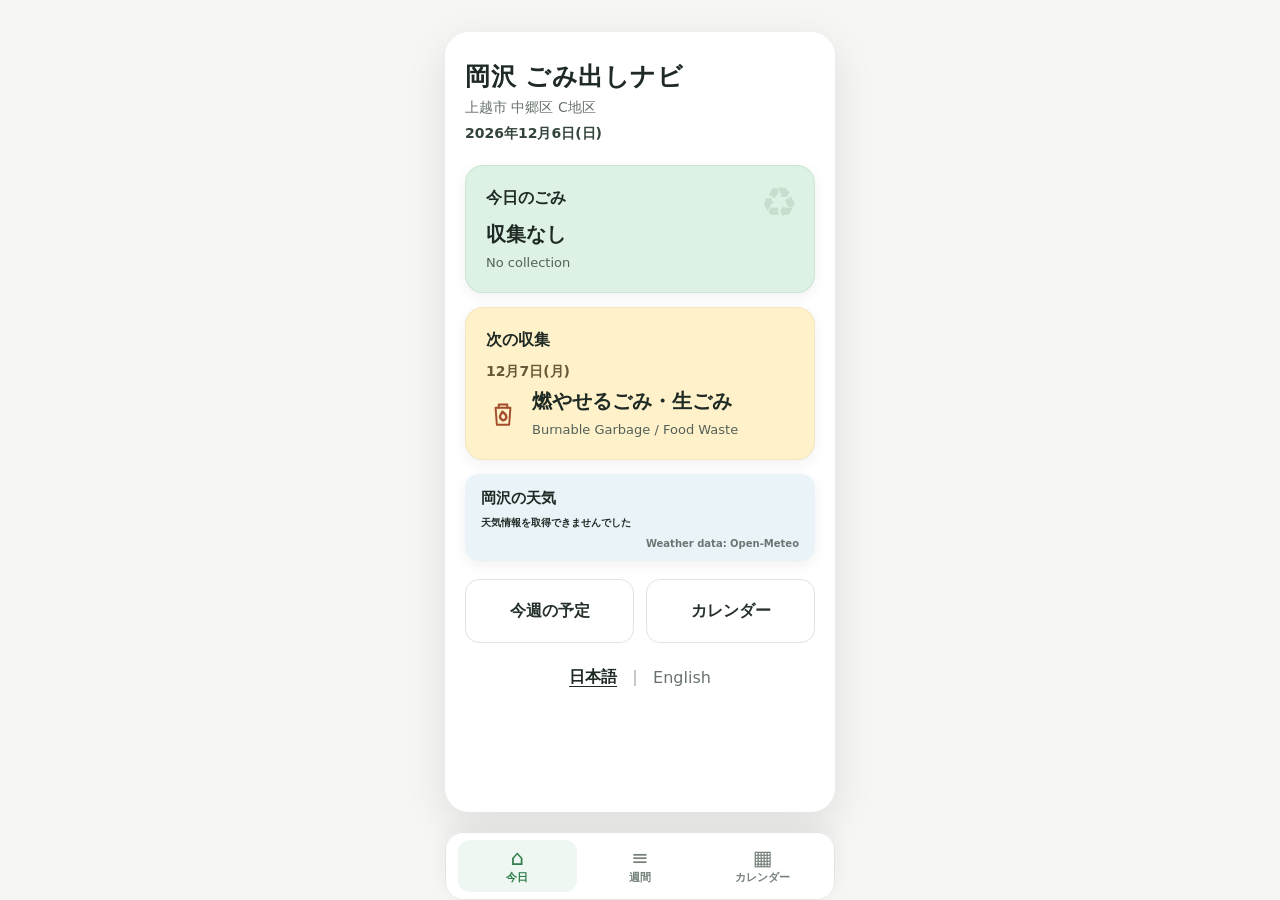
==== index.html @ 72d54c3e "Add PWA icon metadata and calendar period notice" ====
<!doctype html>
<html lang="ja">
<head>
  <meta charset="UTF-8">
  <meta name="viewport" content="width=device-width, initial-scale=1.0">
  <meta name="theme-color" content="#2f7d4a">
  <meta name="application-name" content="岡沢 ごみ出しナビ">
  <meta name="apple-mobile-web-app-capable" content="yes">
  <meta name="apple-mobile-web-app-status-bar-style" content="default">
  <meta name="apple-mobile-web-app-title" content="岡沢ごみナビ">
  <link rel="manifest" href="manifest.webmanifest">
  <link rel="icon" type="image/png" sizes="192x192" href="icon-192.png">
  <link rel="apple-touch-icon" href="icon-192.png">
  <title>岡沢 ごみ出しナビ</title>
  <link rel="stylesheet" href="style.css">
</head>
<body>
  <main id="app">
    <div id="home-view">
      <header>
        <h1>岡沢 ごみ出しナビ</h1>
        <p data-i18n="area">上越市 中郷区 C地区</p>
      </header>

      <section class="today-card" aria-labelledby="today-title">
        <h2 id="today-title" data-i18n="todayTitle">今日のごみ</h2>
        <p>収集情報を読み込みます</p>
      </section>

      <section class="next-card" aria-labelledby="next-title">
        <h2 id="next-title" data-i18n="nextTitle">次の収集</h2>
        <p>次回の収集情報を読み込みます</p>
      </section>

      <section class="weather-card" aria-live="polite">
        <div class="weather-heading">
          <h2 data-i18n="weatherTitle">岡沢の天気</h2>
        </div>
        <div id="weather-content">
          <p class="weather-loading">天気情報を読み込みます</p>
        </div>
        <p class="weather-source">Weather data: Open-Meteo</p>
      </section>

      <nav class="home-actions" aria-label="メインメニュー">
        <button type="button" data-view="week" data-i18n="weekButton">今週の予定</button>
        <button type="button" data-view="calendar" data-i18n="calendarButton">カレンダー</button>
      </nav>
      <div class="language-switch" aria-label="Language">
        <button type="button" data-lang="ja" class="active">日本語</button>
        <span aria-hidden="true">｜</span>
        <button type="button" data-lang="en">English</button>
      </div>
    </div>

    <div id="week-view" class="view" hidden>
      <header class="sub-header">
        <button type="button" class="back-button" data-view="home" aria-label="ホームに戻る">←</button>
        <div>
          <h1 data-i18n="weekTitle">今週の予定</h1>
          <p id="week-range"></p>
        </div>
      </header>
      <div id="week-list" class="week-list"></div>
      <p class="source-note" data-i18n="sourceNote">実際の収集日は年度カレンダーを優先</p>
    </div>

    <div id="calendar-view" class="view" hidden>
      <header class="sub-header">
        <button type="button" class="back-button" data-view="home" aria-label="ホームに戻る">←</button>
        <div>
          <h1 data-i18n="calendarTitle">カレンダー</h1>
          <div class="month-nav"><button type="button" id="prev-month" aria-label="前月">‹</button><p id="calendar-month"></p><button type="button" id="next-month" aria-label="翌月">›</button></div>
        </div>
      </header>
      <div class="calendar-weekdays" aria-hidden="true"></div>
      <div id="calendar-period-note" class="period-note" hidden></div>
      <div id="calendar-grid" class="calendar-grid"></div>
      <div id="calendar-legend" class="legend" aria-label="ごみ種別の色分け"></div>
      <p class="source-note" data-i18n="sourceNote">実際の収集日は年度カレンダーを優先</p>
    </div>
  </main>
  <nav class="bottom-nav" aria-label="画面切替">
    <button type="button" data-tab="home" class="active"><span class="nav-icon">⌂</span><span data-i18n="homeTab">今日</span></button>
    <button type="button" data-tab="week"><span class="nav-icon">≡</span><span data-i18n="weekTab">週間</span></button>
    <button type="button" data-tab="calendar"><span class="nav-icon">▦</span><span data-i18n="calendarTab">カレンダー</span></button>
  </nav>
  <script src="schedule-2026.js"></script>
  <script src="app.js"></script>
  <script>
    if ("serviceWorker" in navigator) {
      window.addEventListener("load", () => {
        navigator.serviceWorker.register("./service-worker.js").catch((error) => {
          console.warn("Service Worker registration failed:", error);
        });
      });
    }
  </script>
</body>
</html>
---- style.css ----
:root {
  font-family: system-ui, -apple-system, BlinkMacSystemFont, "Segoe UI", sans-serif;
  color: #1f2a24;
  background: #f6f7f5;
}
* { box-sizing: border-box; }
body { margin: 0; background: #f6f7f5; }
button { font: inherit; }
[hidden] { display: none !important; }
#app {
  width: min(100%, 390px);
  min-height: 100dvh;
  margin: 0 auto;
  padding: 28px 20px 32px;
  background: #fff;
}
header { margin-bottom: 22px; }
h1 { margin: 0 0 6px; font-size: 25px; letter-spacing: .02em; }
header p { margin: 0; color: #68736c; font-size: 14px; }
section {
  padding: 22px 20px;
  border-radius: 18px;
  box-shadow: 0 4px 14px rgb(0 0 0 / 6%);
}
.today-card { background: #ddf2e4; }
.next-card { margin-top: 14px; background: #fff1c9; }
section h2 { margin: 0 0 12px; font-size: 16px; }
section p { margin: 0; font-size: 20px; font-weight: 700; }
section small { display: block; margin-top: 7px; font-size: 13px; font-weight: 500; color: #536159; }
.today-date { margin-top: 8px; font-weight: 700; color: #33443a; }
.next-date { display: block; margin-bottom: 7px; font-size: 14px; font-weight: 700; color: #665b38; }
nav {
  display: grid;
  grid-template-columns: 1fr 1fr;
  gap: 12px;
  margin-top: 18px;
}
nav button {
  min-height: 64px;
  border: 1px solid #dfe4df;
  border-radius: 14px;
  background: #fff;
  color: #25312a;
  font-weight: 700;
  cursor: pointer;
}
nav button:active, .back-button:active { transform: translateY(1px); }
.sub-header {
  display: flex;
  align-items: flex-start;
  gap: 12px;
}
.back-button {
  width: 42px;
  height: 42px;
  flex: 0 0 42px;
  border: 1px solid #dfe4df;
  border-radius: 12px;
  background: #fff;
  cursor: pointer;
  font-size: 22px;
}
.week-list {
  overflow: hidden;
  border: 1px solid #e3e7e3;
  border-radius: 16px;
}
.week-row {
  display: grid;
  grid-template-columns: 66px 1fr;
  gap: 14px;
  align-items: center;
  min-height: 78px;
  padding: 12px 14px;
  border-bottom: 1px solid #e8ebe8;
}
.week-row:last-child { border-bottom: 0; }
.week-date { display: grid; gap: 3px; }
.week-date strong { font-size: 16px; }
.week-date span { color: #6b756e; font-size: 13px; }
.week-collection strong { display: block; font-size: 15px; }
.week-collection small { display: block; margin-top: 4px; color: #68736c; font-size: 11px; }
.source-note { margin: 14px 2px 0; color: #7a837d; font-size: 11px; }
@media (min-width: 700px) {
  body { padding: 32px 0; }
  #app { min-height: 780px; border-radius: 24px; box-shadow: 0 12px 40px rgb(0 0 0 / 10%); }
}

.calendar-weekdays,
.calendar-grid {
  display: grid;
  grid-template-columns: repeat(7, 1fr);
}
.calendar-weekdays {
  margin-bottom: 6px;
  color: #68736c;
  font-size: 11px;
  text-align: center;
}
.calendar-grid {
  overflow: hidden;
  border: 1px solid #e3e7e3;
  border-radius: 14px;
}
.calendar-day {
  position: relative;
  min-height: 58px;
  padding: 7px 4px 5px;
  border-right: 1px solid #e8ebe8;
  border-bottom: 1px solid #e8ebe8;
  background: #fff;
  text-align: center;
}
.calendar-day:nth-child(7n) { border-right: 0; }
.calendar-day.blank { background: #fafbfa; }
.calendar-day.burnable { background: #ddf2e4; }
.calendar-day.packaging { background: #fff1c9; }
.calendar-day.cans { background: #ddebf7; }
.calendar-day.paper { background: #f2e5d5; }
.calendar-day.nonburnable { background: #e7e7f5; }
.calendar-day.today { box-shadow: inset 0 0 0 2px #2f7d4a; }
.day-number { display: block; font-size: 13px; font-weight: 700; }
.calendar-day small { display: block; margin-top: 7px; font-size: 9px; font-weight: 700; }
.legend {
  display: flex;
  flex-wrap: wrap;
  gap: 7px;
  margin-top: 14px;
}
.legend-item {
  padding: 5px 8px;
  border-radius: 7px;
  font-size: 10px;
  font-weight: 700;
}
.legend-item.burnable { background: #ddf2e4; }
.legend-item.packaging { background: #fff1c9; }
.legend-item.cans { background: #ddebf7; }
.legend-item.paper { background: #f2e5d5; }
.legend-item.nonburnable { background: #e7e7f5; }

/* Full-name vertical legend */
.legend {
  display: grid;
  gap: 8px;
}
.legend-item {
  display: flex;
  align-items: center;
  gap: 9px;
  width: 100%;
  padding: 7px 9px;
  background: transparent !important;
  font-size: 11px;
}
.legend-swatch {
  width: 28px;
  height: 20px;
  flex: 0 0 28px;
  border-radius: 6px;
}
.legend-item.burnable .legend-swatch { background: #ddf2e4; }
.legend-item.packaging .legend-swatch { background: #fff1c9; }
.legend-item.cans .legend-swatch { background: #ddebf7; }
.legend-item.paper .legend-swatch { background: #f2e5d5; }
.legend-item.nonburnable .legend-swatch { background: #e7e7f5; }

.language-switch {
  display: flex;
  justify-content: center;
  align-items: center;
  gap: 7px;
  margin-top: 18px;
  color: #8a938d;
}
.language-switch button {
  border: 0;
  padding: 6px 3px;
  background: transparent;
  color: #68736c;
  cursor: pointer;
}
.language-switch button.active {
  color: #1f2a24;
  font-weight: 800;
  text-decoration: underline;
  text-underline-offset: 4px;
}

.special-note {
  display: block;
  margin-top: 12px;
  padding-top: 10px;
  border-top: 1px solid rgb(47 125 74 / 18%);
  font-size: 13px;
  font-weight: 600;
}
.special-note b {
  display: inline-block;
  margin-right: 7px;
}
.week-special {
  grid-column: 1 / -1;
  margin-top: -5px;
  padding: 7px 9px;
  border-radius: 8px;
  background: #fbe5e1;
  font-size: 11px;
}
.special-badge {
  position: absolute;
  top: 4px;
  right: 3px;
  display: grid;
  place-items: center;
  width: 16px;
  height: 16px;
  border-radius: 50%;
  background: #fbe5e1;
  font-size: 8px;
  font-weight: 800;
}
.legend-special-mark {
  display: grid;
  place-items: center;
  width: 28px;
  height: 20px;
  flex: 0 0 28px;
  border-radius: 10px;
  background: #fbe5e1;
  font-size: 9px;
  font-weight: 800;
}

.weather-card {
  margin: 14px 0;
  padding: 15px 16px 12px;
  border-radius: 14px;
  background: #eaf3f8;
}
.weather-heading {
  display: flex;
  align-items: center;
  justify-content: space-between;
  margin-bottom: 8px;
}
.weather-heading h2 {
  margin: 0;
  font-size: 15px;
}
.weather-day {
  display: flex;
  align-items: center;
  justify-content: space-between;
  gap: 12px;
  padding: 8px 0;
}
.weather-day + .weather-day {
  border-top: 1px solid rgb(32 66 86 / 12%);
}
.weather-day b,
.weather-condition,
.weather-values small {
  display: block;
}
.weather-condition {
  margin-top: 2px;
  font-size: 12px;
}
.weather-values {
  min-width: 92px;
  text-align: right;
}
.weather-values strong {
  display: block;
  font-size: 15px;
}
.weather-values small,
.weather-loading,
.weather-source {
  font-size: 10px;
}
.weather-loading {
  margin: 8px 0;
}
.weather-source {
  margin: 5px 0 0;
  opacity: .62;
  text-align: right;
}

/* v0.2 visual polish */
body { padding-bottom: 74px; }
#app { padding-bottom: 96px; }
.home-actions { margin-bottom: 4px; }
.today-card { position: relative; overflow: hidden; border: 1px solid rgb(47 125 74 / 10%); }
.today-card::after { content: "♻"; position: absolute; right: 16px; top: 12px; font-size: 42px; opacity: .10; }
.next-card { border: 1px solid rgb(102 91 56 / 8%); }
.month-nav { display: flex; align-items: center; gap: 10px; margin-top: 4px; }
.month-nav p { min-width: 110px; text-align: center; }
.month-nav button { width: 34px; height: 30px; border: 1px solid #dfe4df; border-radius: 9px; background: #fff; font-size: 22px; line-height: 1; cursor: pointer; }
.bottom-nav { position: fixed; z-index: 20; left: 50%; bottom: 0; transform: translateX(-50%); width: min(100%, 390px); height: 68px; margin: 0; padding: 7px 12px max(7px, env(safe-area-inset-bottom)); display: grid; grid-template-columns: repeat(3, 1fr); gap: 4px; border-top: 1px solid #e3e7e3; background: rgb(255 255 255 / 96%); box-shadow: 0 -6px 20px rgb(0 0 0 / 5%); backdrop-filter: blur(10px); }
.bottom-nav button { min-height: 50px; border: 0; border-radius: 12px; background: transparent; color: #748078; display: grid; place-items: center; align-content: center; gap: 1px; font-size: 11px; font-weight: 700; cursor: pointer; }
.bottom-nav button.active { background: #eef7f1; color: #2f7d4a; }
.nav-icon { font-size: 21px; line-height: 22px; font-weight: 500; }
@media (min-width: 700px) { .bottom-nav { bottom: 24px; border: 1px solid #e3e7e3; border-radius: 18px; } }


/* Mobile PWA: keep primary navigation attached above the OS safe area. */
nav.bottom-nav {
  position: fixed !important;
  z-index: 1000;
  left: 50%;
  right: auto;
  bottom: 0;
  transform: translateX(-50%);
  width: min(100vw, 390px);
  height: auto;
  min-height: 68px;
  margin: 0;
  padding: 7px 12px calc(7px + env(safe-area-inset-bottom, 0px));
  display: grid;
  grid-template-columns: repeat(3, minmax(0, 1fr));
  gap: 4px;
  border-top: 1px solid #e3e7e3;
  background: rgb(255 255 255 / 97%);
  box-shadow: 0 -6px 20px rgb(0 0 0 / 6%);
}
nav.bottom-nav button {
  width: auto;
  min-width: 0;
  min-height: 50px;
  padding: 4px 2px;
  border: 0;
  border-radius: 12px;
  display: grid;
  place-items: center;
  align-content: center;
  gap: 1px;
}
@media (max-width: 699px) {
  body { padding-bottom: calc(76px + env(safe-area-inset-bottom, 0px)); }
  #app { padding-bottom: calc(104px + env(safe-area-inset-bottom, 0px)); }
}

/* v0.2 collection icon system */
.collection-line { display: flex; align-items: center; gap: 12px; }
.collection-copy { min-width: 0; }
.collection-copy small { display: block; }
.collection-icon { flex: 0 0 auto; display: inline-grid; place-items: center; color: #34423a; }
.collection-icon svg { width: 100%; height: 100%; fill: none; stroke: currentColor; stroke-width: 1.8; stroke-linecap: round; stroke-linejoin: round; }
.collection-icon svg .accent { stroke-width: 2.2; }
.collection-icon-lg { width: 48px; height: 48px; }
.collection-icon-md { width: 34px; height: 34px; }
.collection-icon-sm { width: 25px; height: 25px; }
.collection-icon-xs { width: 19px; height: 19px; margin: 2px auto 0; }
.collection-icon.burnable { color: #a34d2a; }
.collection-icon.packaging { color: #34745c; }
.collection-icon.cans { color: #376b91; }
.collection-icon.paper { color: #5f6670; }
.collection-icon.nonburnable { color: #6a6085; }
.collection-icon.special { color: #a45d62; }
.today-card p, .next-card p { width: 100%; }
.week-collection-main { display: flex; align-items: center; gap: 8px; }
.collection-icon-placeholder { width: 25px; flex: 0 0 25px; }
.week-row.burnable { background: #fffaf0; }
.week-row.packaging { background: #f3faf5; }
.week-row.cans { background: #f3f8fc; }
.week-row.paper { background: #faf7f2; }
.week-row.nonburnable { background: #f7f5fb; }
.legend-item { gap: 7px; }
.legend-item .collection-icon { flex: 0 0 25px; }
.calendar-day .collection-icon-xs { pointer-events: none; }
@media (max-width: 360px) {
  .collection-icon-lg { width: 42px; height: 42px; }
  .collection-line { gap: 9px; }
}

/* Calendar: pair each icon with its short category label. */
.calendar-short {
  display: block;
  margin: 1px auto 0;
  padding: 0 1px;
  font-size: 8px;
  line-height: 1.05;
  font-weight: 700;
  color: #4d5952;
  white-space: nowrap;
  text-align: center;
  letter-spacing: -0.04em;
}
.calendar-day .collection-icon-xs { margin-top: 1px; }
@media (max-width: 360px) {
  .calendar-short { font-size: 7px; }
  .calendar-day .collection-icon-xs { width: 17px; height: 17px; }
}

/* Calendar: show regular + special collection together on shared dates. */
.calendar-icon-pair {
  display: flex;
  justify-content: center;
  align-items: center;
  gap: 1px;
  margin: 1px auto 0;
}
.calendar-icon-pair .collection-icon-xs {
  width: 14px;
  height: 14px;
  margin: 0;
}
.calendar-icon-pair.single .collection-icon-xs {
  width: 19px;
  height: 19px;
}
.calendar-day:has(.calendar-icon-pair) .calendar-short {
  font-size: 7px;
  letter-spacing: -0.07em;
}
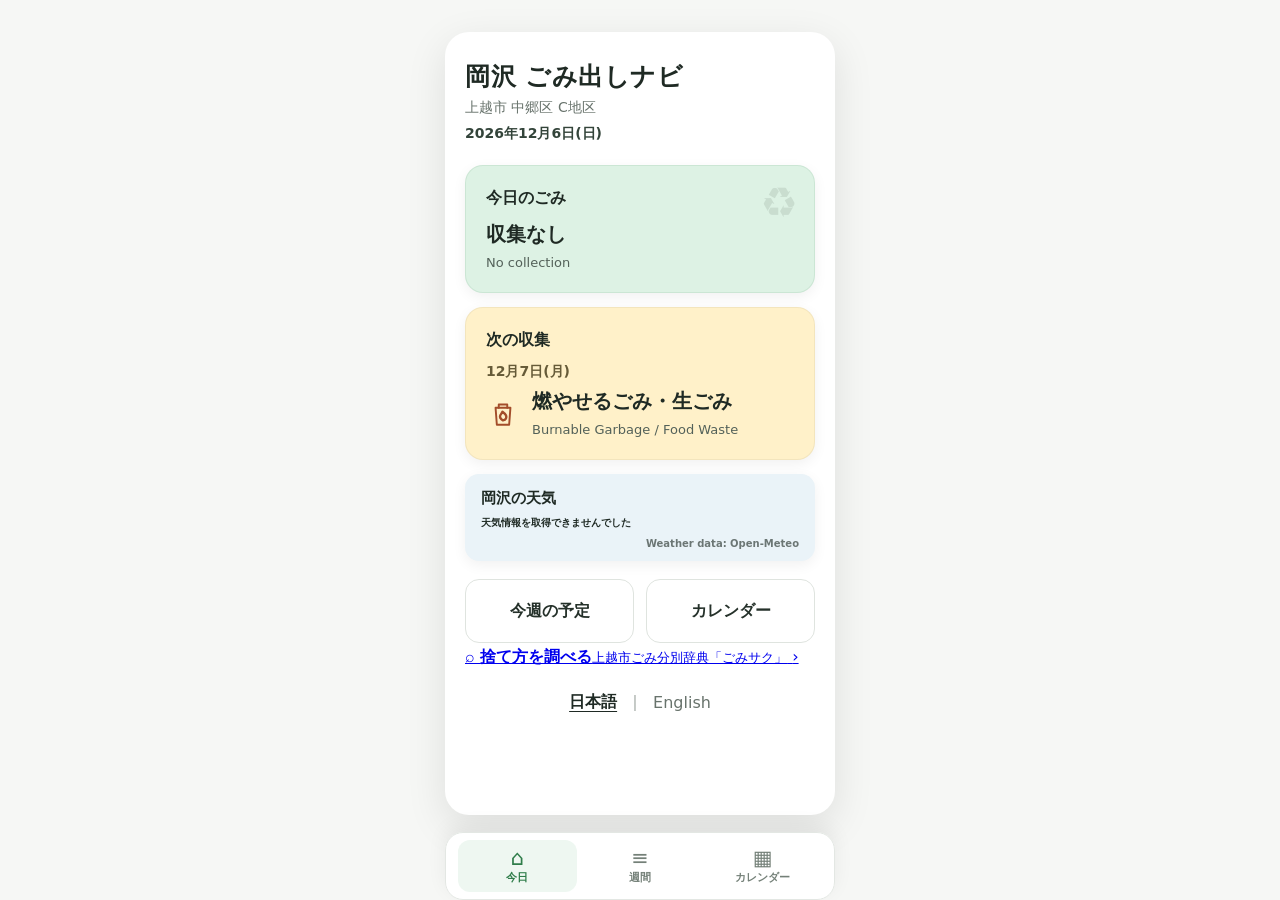
==== commit 40f33220: "Add Joetsu Gomisaku sorting shortcut" ====
--- a/index.html
+++ b/index.html
@@ -46,6 +46,11 @@
         <button type="button" data-view="week" data-i18n="weekButton">今週の予定</button>
         <button type="button" data-view="calendar" data-i18n="calendarButton">カレンダー</button>
       </nav>
+      <a class="gomisaku-link" href="https://www.gomisaku.jp/0152/" target="_blank" rel="noopener noreferrer" aria-label="上越市ごみ分別辞典 ごみサクを開く">
+        <span class="gomisaku-icon" aria-hidden="true">⌕</span>
+        <span><strong>捨て方を調べる</strong><small>上越市ごみ分別辞典「ごみサク」</small></span>
+        <span class="gomisaku-arrow" aria-hidden="true">›</span>
+      </a>
       <div class="language-switch" aria-label="Language">
         <button type="button" data-lang="ja" class="active">日本語</button>
         <span aria-hidden="true">｜</span>
--- a/style.css
+++ b/style.css
@@ -416,3 +416,16 @@
   font-size: 7px;
   letter-spacing: -0.07em;
 }
+
+/* Fiscal-year data boundary notice. */
+.period-note {
+  margin: 0 0 10px;
+  padding: 10px 12px;
+  border: 1px solid #ead9a6;
+  border-radius: 10px;
+  background: #fff8df;
+  color: #665b38;
+  font-size: 11px;
+  font-weight: 700;
+  line-height: 1.45;
+}
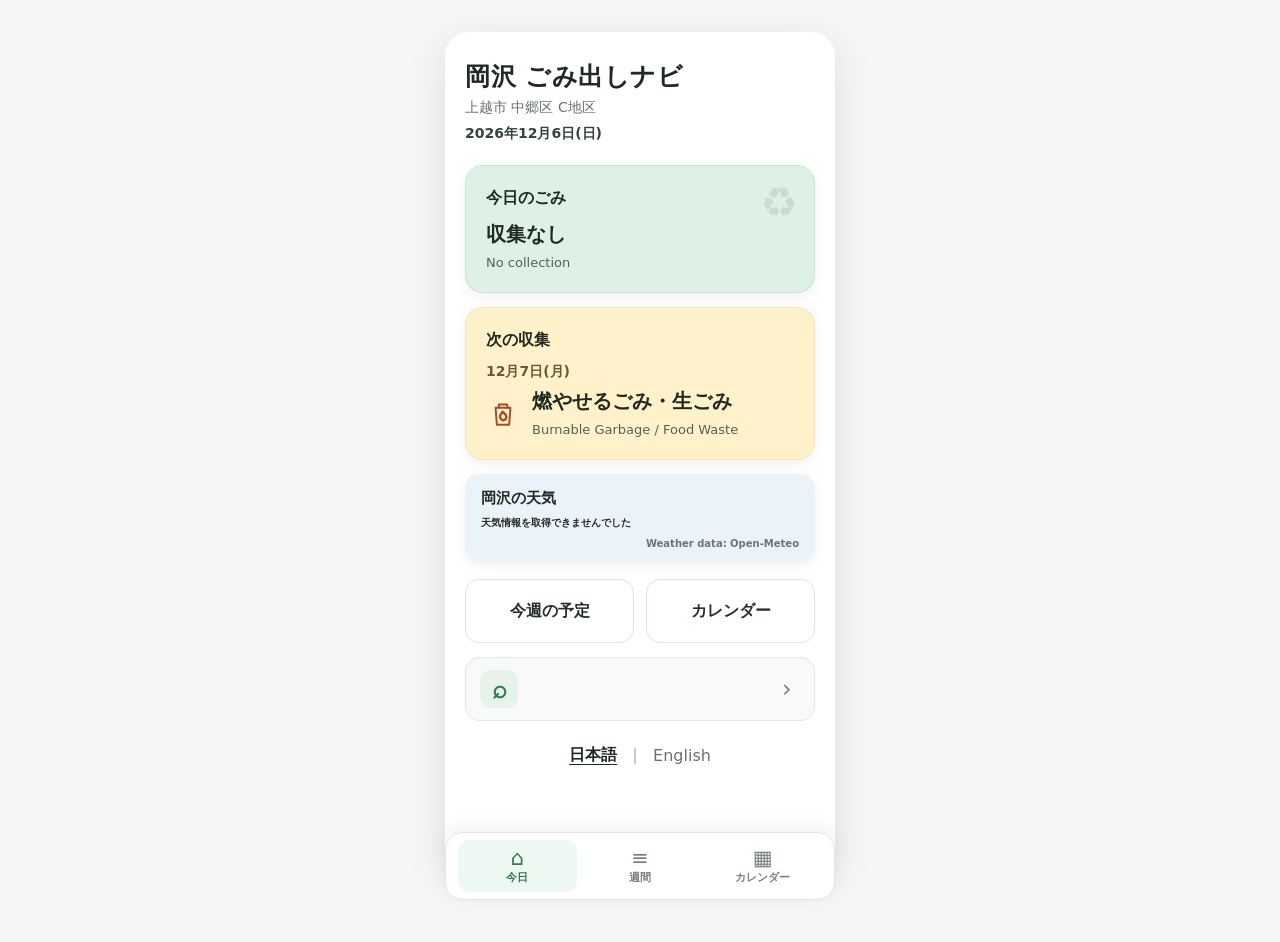
==== commit 42576ac6: "Localize Gomisaku shortcut" ====
--- a/index.html
+++ b/index.html
@@ -46,9 +46,9 @@
         <button type="button" data-view="week" data-i18n="weekButton">今週の予定</button>
         <button type="button" data-view="calendar" data-i18n="calendarButton">カレンダー</button>
       </nav>
-      <a class="gomisaku-link" href="https://www.gomisaku.jp/0152/" target="_blank" rel="noopener noreferrer" aria-label="上越市ごみ分別辞典 ごみサクを開く">
+      <a class="gomisaku-link" href="https://www.gomisaku.jp/0152/" target="_blank" rel="noopener noreferrer" data-i18n-aria="gomisakuAria" aria-label="上越市ごみ分別辞典 ごみサクを開く">
         <span class="gomisaku-icon" aria-hidden="true">⌕</span>
-        <span><strong>捨て方を調べる</strong><small>上越市ごみ分別辞典「ごみサク」</small></span>
+        <span><strong data-i18n="gomisakuTitle">捨て方を調べる</strong><small data-i18n="gomisakuSubtitle">上越市ごみ分別辞典「ごみサク」</small></span>
         <span class="gomisaku-arrow" aria-hidden="true">›</span>
       </a>
       <div class="language-switch" aria-label="Language">
--- a/style.css
+++ b/style.css
@@ -429,3 +429,44 @@
   font-weight: 700;
   line-height: 1.45;
 }
+
+/* Official Joetsu sorting dictionary shortcut. */
+.gomisaku-link {
+  display: grid;
+  grid-template-columns: 38px 1fr 18px;
+  gap: 10px;
+  align-items: center;
+  margin-top: 14px;
+  padding: 12px 14px;
+  border: 1px solid #dfe7e1;
+  border-radius: 14px;
+  background: #f7faf8;
+  color: #25312a;
+  text-decoration: none;
+}
+.gomisaku-link:active { transform: translateY(1px); }
+.gomisaku-icon {
+  display: grid;
+  place-items: center;
+  width: 38px;
+  height: 38px;
+  border-radius: 11px;
+  background: #e7f3ea;
+  color: #2f7d4a;
+  font-size: 25px;
+  font-weight: 700;
+}
+.gomisaku-link strong,
+.gomisaku-link small { display: block; }
+.gomisaku-link strong { font-size: 14px; }
+.gomisaku-link small {
+  margin-top: 2px;
+  color: #68736c;
+  font-size: 10px;
+  font-weight: 500;
+}
+.gomisaku-arrow {
+  color: #78837c;
+  font-size: 24px;
+  line-height: 1;
+}
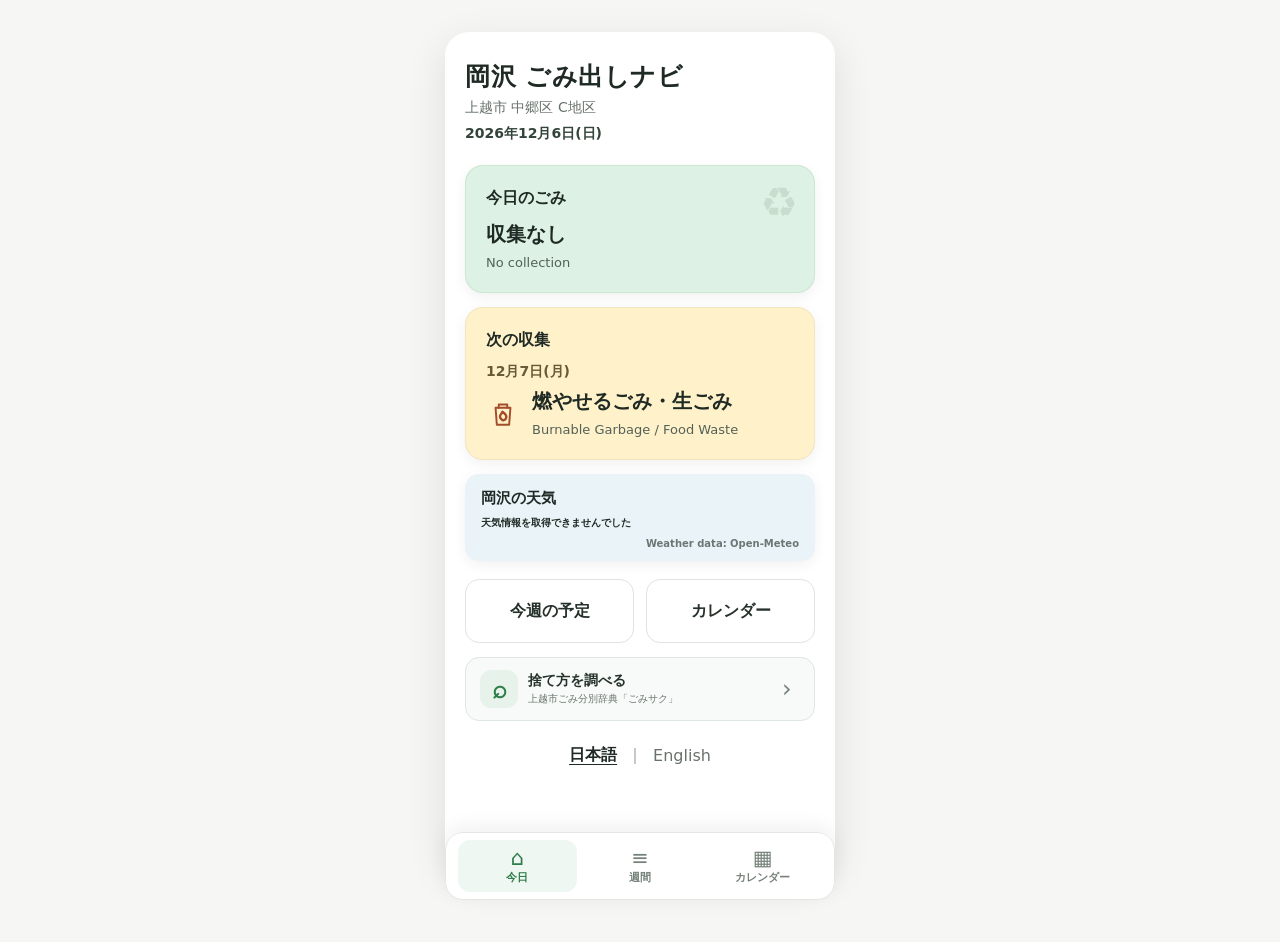
==== commit 233dbc3f: "Initialize OneSignal Web SDK with isolated worker scope" ====
--- a/index.html
+++ b/index.html
@@ -13,6 +13,17 @@
   <link rel="apple-touch-icon" href="icon-192.png">
   <title>岡沢 ごみ出しナビ</title>
   <link rel="stylesheet" href="style.css">
+  <script src="https://cdn.onesignal.com/sdks/web/v16/OneSignalSDK.page.js" defer></script>
+  <script>
+    window.OneSignalDeferred = window.OneSignalDeferred || [];
+    OneSignalDeferred.push(async function(OneSignal) {
+      await OneSignal.init({
+        appId: "915d09a7-25bd-49f4-9121-823c9f9a9432",
+        serviceWorkerPath: "okazawa-gomi-navi/push/onesignal/OneSignalSDKWorker.js",
+        serviceWorkerParam: { scope: "/okazawa-gomi-navi/push/onesignal/" }
+      });
+    });
+  </script>
 </head>
 <body>
   <main id="app">
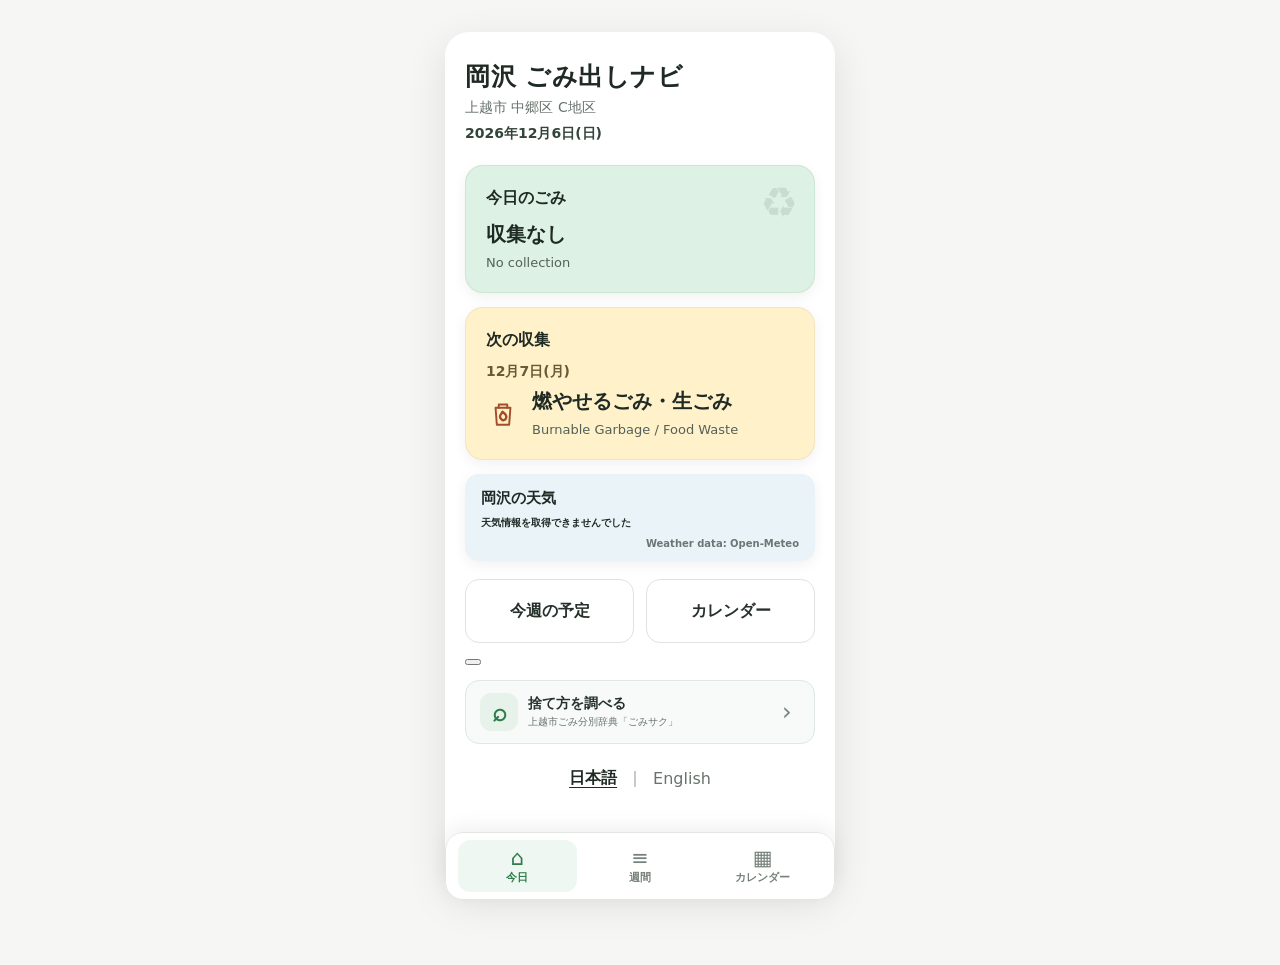
==== commit 7a528eea: "Add opt-in special collection notification control" ====
--- a/index.html
+++ b/index.html
@@ -57,6 +57,13 @@
         <button type="button" data-view="week" data-i18n="weekButton">今週の予定</button>
         <button type="button" data-view="calendar" data-i18n="calendarButton">カレンダー</button>
       </nav>
+      <div class="push-card">
+        <div class="push-copy">
+          <strong data-i18n="pushTitle">㊕ 特別収集日の通知</strong>
+          <small id="push-status" data-i18n="pushDescription">前日にお知らせを受け取れます</small>
+        </div>
+        <button type="button" id="push-subscribe" data-i18n="pushButton">通知を受け取る</button>
+      </div>
       <a class="gomisaku-link" href="https://www.gomisaku.jp/0152/" target="_blank" rel="noopener noreferrer" data-i18n-aria="gomisakuAria" aria-label="上越市ごみ分別辞典 ごみサクを開く">
         <span class="gomisaku-icon" aria-hidden="true">⌕</span>
         <span><strong data-i18n="gomisakuTitle">捨て方を調べる</strong><small data-i18n="gomisakuSubtitle">上越市ごみ分別辞典「ごみサク」</small></span>
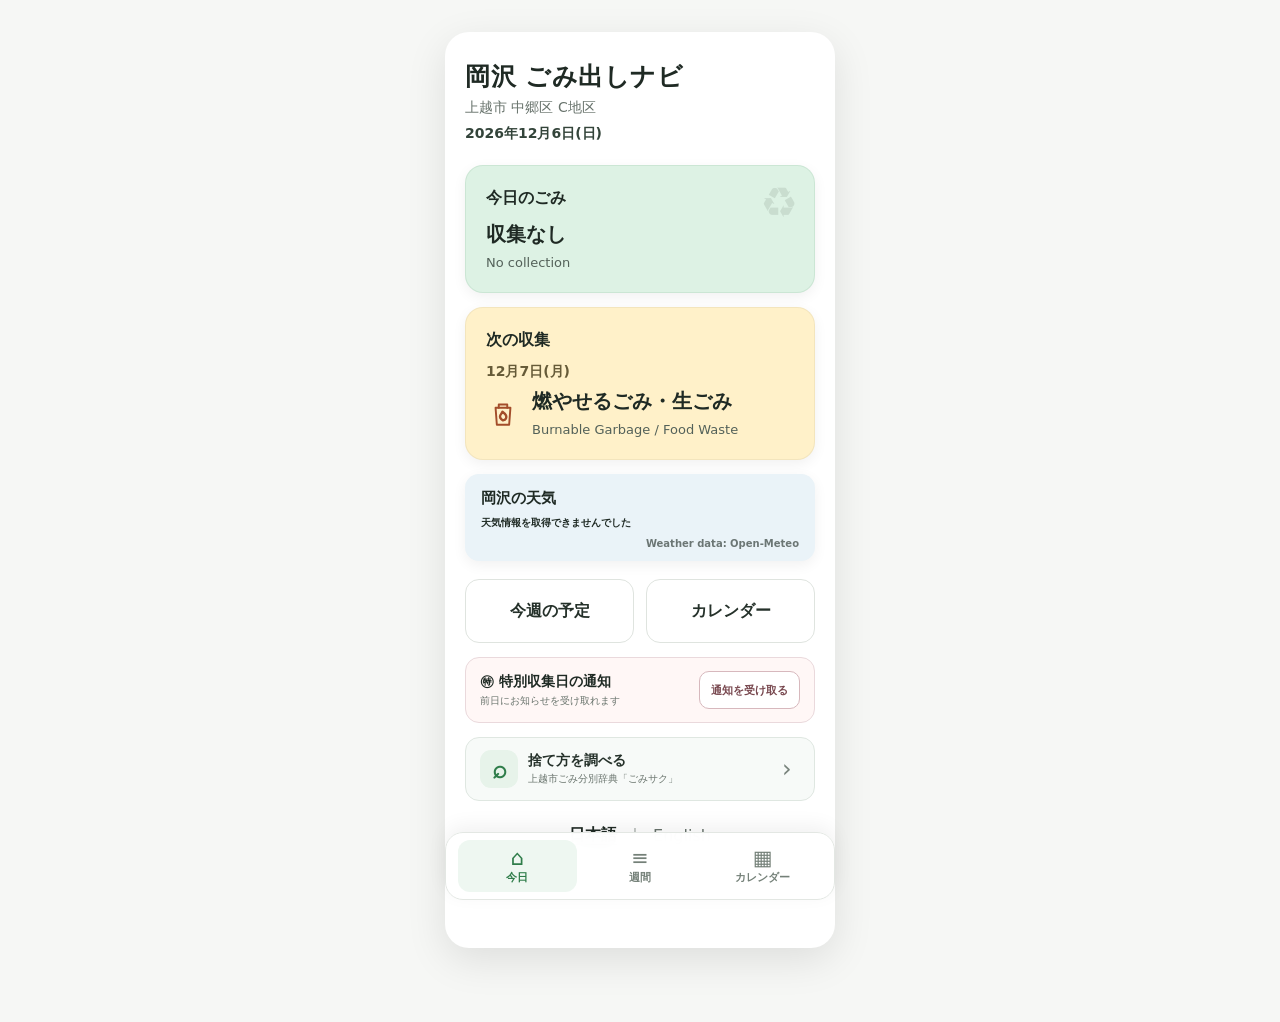
==== commit 665c6d3b: "Add week navigation controls" ====
--- a/index.html
+++ b/index.html
@@ -84,6 +84,11 @@
           <p id="week-range"></p>
         </div>
       </header>
+      <div class="week-nav" aria-label="週の切り替え">
+        <button type="button" id="prev-week">‹ 前週</button>
+        <button type="button" id="current-week" disabled>今週</button>
+        <button type="button" id="next-week">次週 ›</button>
+      </div>
       <div id="week-list" class="week-list"></div>
       <p class="source-note" data-i18n="sourceNote">実際の収集日は年度カレンダーを優先</p>
     </div>
--- a/style.css
+++ b/style.css
@@ -470,3 +470,38 @@
   font-size: 24px;
   line-height: 1;
 }
+
+
+/* Opt-in control for rare special-collection push alerts. */
+.push-card {
+  display: grid;
+  grid-template-columns: 1fr auto;
+  gap: 12px;
+  align-items: center;
+  margin-top: 14px;
+  padding: 13px 14px;
+  border: 1px solid #ead9dc;
+  border-radius: 14px;
+  background: #fff7f6;
+}
+.push-copy strong,
+.push-copy small { display: block; }
+.push-copy strong { font-size: 14px; }
+.push-copy small { margin-top: 3px; color: #68736c; font-size: 10px; line-height: 1.35; }
+#push-subscribe {
+  min-height: 38px;
+  padding: 8px 11px;
+  border: 1px solid #d7b8bd;
+  border-radius: 10px;
+  background: #fff;
+  color: #78484f;
+  font-size: 11px;
+  font-weight: 800;
+  cursor: pointer;
+}
+#push-subscribe.enabled {
+  border-color: #b9d8c2;
+  background: #eef7f1;
+  color: #2f7d4a;
+}
+#push-subscribe:disabled { cursor: default; opacity: .78; }
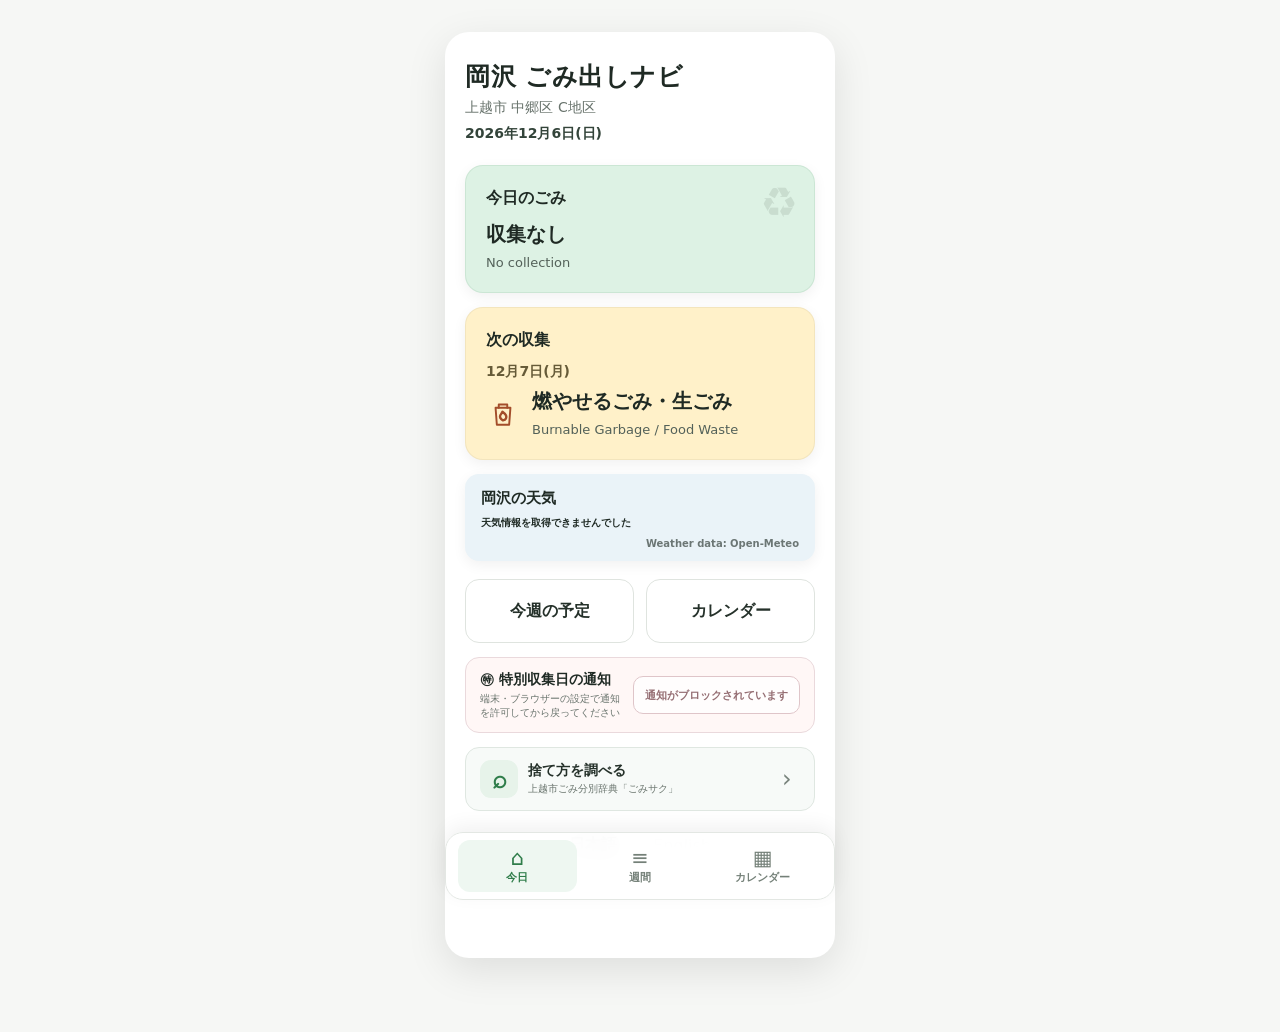
==== commit 4dad72c2: "Fix OneSignal notification state restoration and timeout recovery" ====
--- a/index.html
+++ b/index.html
@@ -1,128 +1,137 @@
-<!doctype html>
-<html lang="ja">
-<head>
-  <meta charset="UTF-8">
-  <meta name="viewport" content="width=device-width, initial-scale=1.0">
-  <meta name="theme-color" content="#2f7d4a">
-  <meta name="application-name" content="岡沢 ごみ出しナビ">
-  <meta name="apple-mobile-web-app-capable" content="yes">
-  <meta name="apple-mobile-web-app-status-bar-style" content="default">
-  <meta name="apple-mobile-web-app-title" content="岡沢ごみナビ">
-  <link rel="manifest" href="manifest.webmanifest">
-  <link rel="icon" type="image/png" sizes="192x192" href="icon-192.png">
-  <link rel="apple-touch-icon" href="icon-192.png">
-  <title>岡沢 ごみ出しナビ</title>
-  <link rel="stylesheet" href="style.css">
-  <script src="https://cdn.onesignal.com/sdks/web/v16/OneSignalSDK.page.js" defer></script>
-  <script>
-    window.OneSignalDeferred = window.OneSignalDeferred || [];
-    OneSignalDeferred.push(async function(OneSignal) {
-      await OneSignal.init({
-        appId: "915d09a7-25bd-49f4-9121-823c9f9a9432",
-        serviceWorkerPath: "okazawa-gomi-navi/push/onesignal/OneSignalSDKWorker.js",
-        serviceWorkerParam: { scope: "/okazawa-gomi-navi/push/onesignal/" }
-      });
-    });
-  </script>
-</head>
-<body>
-  <main id="app">
-    <div id="home-view">
-      <header>
-        <h1>岡沢 ごみ出しナビ</h1>
-        <p data-i18n="area">上越市 中郷区 C地区</p>
-      </header>
-
-      <section class="today-card" aria-labelledby="today-title">
-        <h2 id="today-title" data-i18n="todayTitle">今日のごみ</h2>
-        <p>収集情報を読み込みます</p>
-      </section>
-
-      <section class="next-card" aria-labelledby="next-title">
-        <h2 id="next-title" data-i18n="nextTitle">次の収集</h2>
-        <p>次回の収集情報を読み込みます</p>
-      </section>
-
-      <section class="weather-card" aria-live="polite">
-        <div class="weather-heading">
-          <h2 data-i18n="weatherTitle">岡沢の天気</h2>
-        </div>
-        <div id="weather-content">
-          <p class="weather-loading">天気情報を読み込みます</p>
-        </div>
-        <p class="weather-source">Weather data: Open-Meteo</p>
-      </section>
-
-      <nav class="home-actions" aria-label="メインメニュー">
-        <button type="button" data-view="week" data-i18n="weekButton">今週の予定</button>
-        <button type="button" data-view="calendar" data-i18n="calendarButton">カレンダー</button>
-      </nav>
-      <div class="push-card">
-        <div class="push-copy">
-          <strong data-i18n="pushTitle">㊕ 特別収集日の通知</strong>
-          <small id="push-status" data-i18n="pushDescription">前日にお知らせを受け取れます</small>
-        </div>
-        <button type="button" id="push-subscribe" data-i18n="pushButton">通知を受け取る</button>
-      </div>
-      <a class="gomisaku-link" href="https://www.gomisaku.jp/0152/" target="_blank" rel="noopener noreferrer" data-i18n-aria="gomisakuAria" aria-label="上越市ごみ分別辞典 ごみサクを開く">
-        <span class="gomisaku-icon" aria-hidden="true">⌕</span>
-        <span><strong data-i18n="gomisakuTitle">捨て方を調べる</strong><small data-i18n="gomisakuSubtitle">上越市ごみ分別辞典「ごみサク」</small></span>
-        <span class="gomisaku-arrow" aria-hidden="true">›</span>
-      </a>
-      <div class="language-switch" aria-label="Language">
-        <button type="button" data-lang="ja" class="active">日本語</button>
-        <span aria-hidden="true">｜</span>
-        <button type="button" data-lang="en">English</button>
-      </div>
-    </div>
-
-    <div id="week-view" class="view" hidden>
-      <header class="sub-header">
-        <button type="button" class="back-button" data-view="home" aria-label="ホームに戻る">←</button>
-        <div>
-          <h1 data-i18n="weekTitle">今週の予定</h1>
-          <p id="week-range"></p>
-        </div>
-      </header>
-      <div class="week-nav" aria-label="週の切り替え">
-        <button type="button" id="prev-week">‹ 前週</button>
-        <button type="button" id="current-week" disabled>今週</button>
-        <button type="button" id="next-week">次週 ›</button>
-      </div>
-      <div id="week-list" class="week-list"></div>
-      <p class="source-note" data-i18n="sourceNote">実際の収集日は年度カレンダーを優先</p>
-    </div>
-
-    <div id="calendar-view" class="view" hidden>
-      <header class="sub-header">
-        <button type="button" class="back-button" data-view="home" aria-label="ホームに戻る">←</button>
-        <div>
-          <h1 data-i18n="calendarTitle">カレンダー</h1>
-          <div class="month-nav"><button type="button" id="prev-month" aria-label="前月">‹</button><p id="calendar-month"></p><button type="button" id="next-month" aria-label="翌月">›</button></div>
-        </div>
-      </header>
-      <div class="calendar-weekdays" aria-hidden="true"></div>
-      <div id="calendar-period-note" class="period-note" hidden></div>
-      <div id="calendar-grid" class="calendar-grid"></div>
-      <div id="calendar-legend" class="legend" aria-label="ごみ種別の色分け"></div>
-      <p class="source-note" data-i18n="sourceNote">実際の収集日は年度カレンダーを優先</p>
-    </div>
-  </main>
-  <nav class="bottom-nav" aria-label="画面切替">
-    <button type="button" data-tab="home" class="active"><span class="nav-icon">⌂</span><span data-i18n="homeTab">今日</span></button>
-    <button type="button" data-tab="week"><span class="nav-icon">≡</span><span data-i18n="weekTab">週間</span></button>
-    <button type="button" data-tab="calendar"><span class="nav-icon">▦</span><span data-i18n="calendarTab">カレンダー</span></button>
-  </nav>
-  <script src="schedule-2026.js"></script>
-  <script src="app.js"></script>
-  <script>
-    if ("serviceWorker" in navigator) {
-      window.addEventListener("load", () => {
-        navigator.serviceWorker.register("./service-worker.js").catch((error) => {
-          console.warn("Service Worker registration failed:", error);
-        });
-      });
-    }
-  </script>
-</body>
-</html>
+<!doctype html>
+<html lang="ja">
+<head>
+  <meta charset="UTF-8">
+  <meta name="viewport" content="width=device-width, initial-scale=1.0">
+  <meta name="theme-color" content="#2f7d4a">
+  <meta name="application-name" content="岡沢 ごみ出しナビ">
+  <meta name="apple-mobile-web-app-capable" content="yes">
+  <meta name="apple-mobile-web-app-status-bar-style" content="default">
+  <meta name="apple-mobile-web-app-title" content="岡沢ごみナビ">
+  <link rel="manifest" href="manifest.webmanifest">
+  <link rel="icon" type="image/png" sizes="192x192" href="icon-192.png">
+  <link rel="apple-touch-icon" href="icon-192.png">
+  <title>岡沢 ごみ出しナビ</title>
+  <link rel="stylesheet" href="style.css">
+  <script src="https://cdn.onesignal.com/sdks/web/v16/OneSignalSDK.page.js" defer></script>
+  <script>
+    window.OneSignalDeferred = window.OneSignalDeferred || [];
+    window.okazawaPushReady = new Promise((resolve, reject) => {
+      OneSignalDeferred.push(async function(OneSignal) {
+        try {
+          await OneSignal.init({
+            appId: "915d09a7-25bd-49f4-9121-823c9f9a9432",
+            serviceWorkerPath: "okazawa-gomi-navi/push/onesignal/OneSignalSDKWorker.js",
+            serviceWorkerParam: { scope: "/okazawa-gomi-navi/push/onesignal/" }
+          });
+          resolve(OneSignal);
+        } catch (error) {
+          reject(error);
+        }
+      });
+    });
+    // app.js attaches the visible error handler after the page has been parsed.
+    window.okazawaPushReady.catch(() => {});
+  </script>
+</head>
+<body>
+  <main id="app">
+    <div id="home-view">
+      <header>
+        <h1>岡沢 ごみ出しナビ</h1>
+        <p data-i18n="area">上越市 中郷区 C地区</p>
+      </header>
+
+      <section class="today-card" aria-labelledby="today-title">
+        <h2 id="today-title" data-i18n="todayTitle">今日のごみ</h2>
+        <p>収集情報を読み込みます</p>
+      </section>
+
+      <section class="next-card" aria-labelledby="next-title">
+        <h2 id="next-title" data-i18n="nextTitle">次の収集</h2>
+        <p>次回の収集情報を読み込みます</p>
+      </section>
+
+      <section class="weather-card" aria-live="polite">
+        <div class="weather-heading">
+          <h2 data-i18n="weatherTitle">岡沢の天気</h2>
+        </div>
+        <div id="weather-content">
+          <p class="weather-loading">天気情報を読み込みます</p>
+        </div>
+        <p class="weather-source">Weather data: Open-Meteo</p>
+      </section>
+
+      <nav class="home-actions" aria-label="メインメニュー">
+        <button type="button" data-view="week" data-i18n="weekButton">今週の予定</button>
+        <button type="button" data-view="calendar" data-i18n="calendarButton">カレンダー</button>
+      </nav>
+      <div class="push-card">
+        <div class="push-copy">
+          <strong data-i18n="pushTitle">㊕ 特別収集日の通知</strong>
+          <small id="push-status" aria-live="polite">通知状態を確認中…</small>
+        </div>
+        <button type="button" id="push-subscribe" disabled>通知状態を確認中…</button>
+      </div>
+      <a class="gomisaku-link" href="https://www.gomisaku.jp/0152/" target="_blank" rel="noopener noreferrer" data-i18n-aria="gomisakuAria" aria-label="上越市ごみ分別辞典 ごみサクを開く">
+        <span class="gomisaku-icon" aria-hidden="true">⌕</span>
+        <span><strong data-i18n="gomisakuTitle">捨て方を調べる</strong><small data-i18n="gomisakuSubtitle">上越市ごみ分別辞典「ごみサク」</small></span>
+        <span class="gomisaku-arrow" aria-hidden="true">›</span>
+      </a>
+      <div class="language-switch" aria-label="Language">
+        <button type="button" data-lang="ja" class="active">日本語</button>
+        <span aria-hidden="true">｜</span>
+        <button type="button" data-lang="en">English</button>
+      </div>
+    </div>
+
+    <div id="week-view" class="view" hidden>
+      <header class="sub-header">
+        <button type="button" class="back-button" data-view="home" aria-label="ホームに戻る">←</button>
+        <div>
+          <h1 data-i18n="weekTitle">今週の予定</h1>
+          <p id="week-range"></p>
+        </div>
+      </header>
+      <div class="week-nav" aria-label="週の切り替え">
+        <button type="button" id="prev-week">‹ 前週</button>
+        <button type="button" id="current-week" disabled>今週</button>
+        <button type="button" id="next-week">次週 ›</button>
+      </div>
+      <div id="week-list" class="week-list"></div>
+      <p class="source-note" data-i18n="sourceNote">実際の収集日は年度カレンダーを優先</p>
+    </div>
+
+    <div id="calendar-view" class="view" hidden>
+      <header class="sub-header">
+        <button type="button" class="back-button" data-view="home" aria-label="ホームに戻る">←</button>
+        <div>
+          <h1 data-i18n="calendarTitle">カレンダー</h1>
+          <div class="month-nav"><button type="button" id="prev-month" aria-label="前月">‹</button><p id="calendar-month"></p><button type="button" id="next-month" aria-label="翌月">›</button></div>
+        </div>
+      </header>
+      <div class="calendar-weekdays" aria-hidden="true"></div>
+      <div id="calendar-period-note" class="period-note" hidden></div>
+      <div id="calendar-grid" class="calendar-grid"></div>
+      <div id="calendar-legend" class="legend" aria-label="ごみ種別の色分け"></div>
+      <p class="source-note" data-i18n="sourceNote">実際の収集日は年度カレンダーを優先</p>
+    </div>
+  </main>
+  <nav class="bottom-nav" aria-label="画面切替">
+    <button type="button" data-tab="home" class="active"><span class="nav-icon">⌂</span><span data-i18n="homeTab">今日</span></button>
+    <button type="button" data-tab="week"><span class="nav-icon">≡</span><span data-i18n="weekTab">週間</span></button>
+    <button type="button" data-tab="calendar"><span class="nav-icon">▦</span><span data-i18n="calendarTab">カレンダー</span></button>
+  </nav>
+  <script src="schedule-2026.js"></script>
+  <script src="app.js"></script>
+  <script>
+    if ("serviceWorker" in navigator) {
+      window.addEventListener("load", () => {
+        navigator.serviceWorker.register("./service-worker.js").catch((error) => {
+          console.warn("Service Worker registration failed:", error);
+        });
+      });
+    }
+  </script>
+</body>
+</html>
--- a/style.css
+++ b/style.css
@@ -505,3 +505,67 @@
   color: #2f7d4a;
 }
 #push-subscribe:disabled { cursor: default; opacity: .78; }
+
+
+/* Week navigation: previous / current / next week. */
+.week-nav {
+  display: grid;
+  grid-template-columns: 1fr 1fr 1fr;
+  gap: 8px;
+  margin: 0 0 12px;
+}
+.week-nav button {
+  min-height: 38px;
+  padding: 7px 8px;
+  border: 1px solid #dfe4df;
+  border-radius: 10px;
+  background: #fff;
+  color: #33443a;
+  font-size: 12px;
+  font-weight: 700;
+  cursor: pointer;
+}
+.week-nav button:disabled {
+  background: #eef7f1;
+  color: #2f7d4a;
+  cursor: default;
+  opacity: 1;
+}
+
+
+/* Weekly schedule: make today's row immediately identifiable. */
+.week-row.today {
+  position: relative;
+  box-shadow: inset 0 0 0 3px #2f7d4a;
+}
+.week-row.today::after {
+  content: "TODAY";
+  position: absolute;
+  top: 6px;
+  right: 8px;
+  padding: 2px 6px;
+  border-radius: 999px;
+  background: #2f7d4a;
+  color: #fff;
+  font-size: 8px;
+  font-weight: 800;
+  letter-spacing: .04em;
+}
+
+
+/* Calendar header: center the month selector independently of the back button. */
+#calendar-view .sub-header {
+  position: relative;
+}
+#calendar-view .sub-header > div {
+  flex: 1;
+  min-width: 0;
+}
+#calendar-view .month-nav {
+  justify-content: center;
+  width: 100%;
+}
+#calendar-view #calendar-month {
+  min-width: 180px;
+  text-align: center;
+}
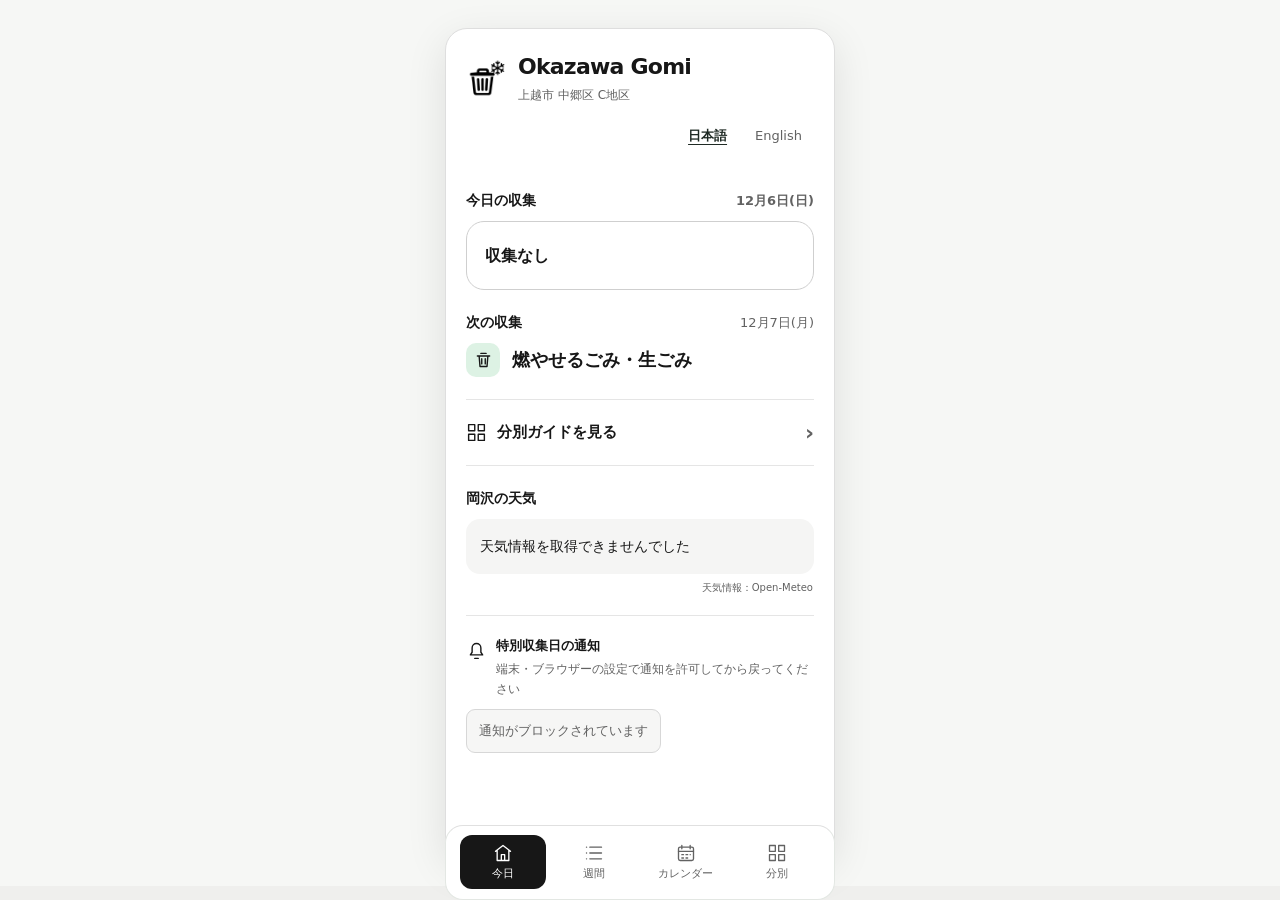
==== commit c04113ea: "Add bilingual sorting guide and v04 UI with Tokyo date handling" ====
--- a/index.html
+++ b/index.html
@@ -1,18 +1,18 @@
-<!doctype html>
-<html lang="ja">
-<head>
-  <meta charset="UTF-8">
-  <meta name="viewport" content="width=device-width, initial-scale=1.0">
-  <meta name="theme-color" content="#2f7d4a">
-  <meta name="application-name" content="岡沢 ごみ出しナビ">
-  <meta name="apple-mobile-web-app-capable" content="yes">
-  <meta name="apple-mobile-web-app-status-bar-style" content="default">
-  <meta name="apple-mobile-web-app-title" content="岡沢ごみナビ">
-  <link rel="manifest" href="manifest.webmanifest">
-  <link rel="icon" type="image/png" sizes="192x192" href="icon-192.png">
-  <link rel="apple-touch-icon" href="icon-192.png">
-  <title>岡沢 ごみ出しナビ</title>
-  <link rel="stylesheet" href="style.css">
+<!doctype html>
+<html lang="ja"><head>
+  <meta charset="UTF-8">
+  <meta name="viewport" content="width=device-width, initial-scale=1.0">
+  <meta name="theme-color" content="#171717">
+  <meta name="application-name" content="Okazawa Gomi">
+  <meta name="apple-mobile-web-app-capable" content="yes">
+  <meta name="apple-mobile-web-app-status-bar-style" content="default">
+  <meta name="apple-mobile-web-app-title" content="Okazawa Gomi">
+  <link rel="manifest" href="manifest.webmanifest">
+  <link rel="icon" type="image/png" sizes="32x32" href="favicon-okazawa-v1-32.png">
+  <link rel="apple-touch-icon" sizes="180x180" href="apple-touch-icon-okazawa-v1-180.png">
+  <title>Okazawa Gomi — ごみ収集日・分別ガイド</title>
+  <link rel="stylesheet" href="style.css">
+  <link rel="stylesheet" href="layout.css">
   <script src="https://cdn.onesignal.com/sdks/web/v16/OneSignalSDK.page.js" defer></script>
   <script>
     window.OneSignalDeferred = window.OneSignalDeferred || [];
@@ -33,105 +33,45 @@
     // app.js attaches the visible error handler after the page has been parsed.
     window.okazawaPushReady.catch(() => {});
   </script>
-</head>
-<body>
-  <main id="app">
-    <div id="home-view">
-      <header>
-        <h1>岡沢 ごみ出しナビ</h1>
-        <p data-i18n="area">上越市 中郷区 C地区</p>
-      </header>
-
-      <section class="today-card" aria-labelledby="today-title">
-        <h2 id="today-title" data-i18n="todayTitle">今日のごみ</h2>
-        <p>収集情報を読み込みます</p>
-      </section>
-
-      <section class="next-card" aria-labelledby="next-title">
-        <h2 id="next-title" data-i18n="nextTitle">次の収集</h2>
-        <p>次回の収集情報を読み込みます</p>
-      </section>
-
-      <section class="weather-card" aria-live="polite">
-        <div class="weather-heading">
-          <h2 data-i18n="weatherTitle">岡沢の天気</h2>
-        </div>
-        <div id="weather-content">
-          <p class="weather-loading">天気情報を読み込みます</p>
-        </div>
-        <p class="weather-source">Weather data: Open-Meteo</p>
-      </section>
-
-      <nav class="home-actions" aria-label="メインメニュー">
-        <button type="button" data-view="week" data-i18n="weekButton">今週の予定</button>
-        <button type="button" data-view="calendar" data-i18n="calendarButton">カレンダー</button>
-      </nav>
-      <div class="push-card">
-        <div class="push-copy">
-          <strong data-i18n="pushTitle">㊕ 特別収集日の通知</strong>
-          <small id="push-status" aria-live="polite">通知状態を確認中…</small>
-        </div>
-        <button type="button" id="push-subscribe" disabled>通知状態を確認中…</button>
-      </div>
-      <a class="gomisaku-link" href="https://www.gomisaku.jp/0152/" target="_blank" rel="noopener noreferrer" data-i18n-aria="gomisakuAria" aria-label="上越市ごみ分別辞典 ごみサクを開く">
-        <span class="gomisaku-icon" aria-hidden="true">⌕</span>
-        <span><strong data-i18n="gomisakuTitle">捨て方を調べる</strong><small data-i18n="gomisakuSubtitle">上越市ごみ分別辞典「ごみサク」</small></span>
-        <span class="gomisaku-arrow" aria-hidden="true">›</span>
-      </a>
-      <div class="language-switch" aria-label="Language">
-        <button type="button" data-lang="ja" class="active">日本語</button>
-        <span aria-hidden="true">｜</span>
-        <button type="button" data-lang="en">English</button>
-      </div>
-    </div>
-
-    <div id="week-view" class="view" hidden>
-      <header class="sub-header">
-        <button type="button" class="back-button" data-view="home" aria-label="ホームに戻る">←</button>
-        <div>
-          <h1 data-i18n="weekTitle">今週の予定</h1>
-          <p id="week-range"></p>
-        </div>
-      </header>
-      <div class="week-nav" aria-label="週の切り替え">
-        <button type="button" id="prev-week">‹ 前週</button>
-        <button type="button" id="current-week" disabled>今週</button>
-        <button type="button" id="next-week">次週 ›</button>
-      </div>
-      <div id="week-list" class="week-list"></div>
-      <p class="source-note" data-i18n="sourceNote">実際の収集日は年度カレンダーを優先</p>
-    </div>
-
-    <div id="calendar-view" class="view" hidden>
-      <header class="sub-header">
-        <button type="button" class="back-button" data-view="home" aria-label="ホームに戻る">←</button>
-        <div>
-          <h1 data-i18n="calendarTitle">カレンダー</h1>
-          <div class="month-nav"><button type="button" id="prev-month" aria-label="前月">‹</button><p id="calendar-month"></p><button type="button" id="next-month" aria-label="翌月">›</button></div>
-        </div>
-      </header>
-      <div class="calendar-weekdays" aria-hidden="true"></div>
-      <div id="calendar-period-note" class="period-note" hidden></div>
-      <div id="calendar-grid" class="calendar-grid"></div>
-      <div id="calendar-legend" class="legend" aria-label="ごみ種別の色分け"></div>
-      <p class="source-note" data-i18n="sourceNote">実際の収集日は年度カレンダーを優先</p>
-    </div>
-  </main>
-  <nav class="bottom-nav" aria-label="画面切替">
-    <button type="button" data-tab="home" class="active"><span class="nav-icon">⌂</span><span data-i18n="homeTab">今日</span></button>
-    <button type="button" data-tab="week"><span class="nav-icon">≡</span><span data-i18n="weekTab">週間</span></button>
-    <button type="button" data-tab="calendar"><span class="nav-icon">▦</span><span data-i18n="calendarTab">カレンダー</span></button>
-  </nav>
-  <script src="schedule-2026.js"></script>
-  <script src="app.js"></script>
-  <script>
-    if ("serviceWorker" in navigator) {
-      window.addEventListener("load", () => {
-        navigator.serviceWorker.register("./service-worker.js").catch((error) => {
-          console.warn("Service Worker registration failed:", error);
-        });
-      });
-    }
-  </script>
-</body>
-</html>
+</head><body>
+  <main id="app">
+    <header class="app-header"><div class="brand"><img src="icon-okazawa-v1-192.png" width="42" height="42" alt=""><div><h1>Okazawa Gomi</h1><p data-i18n="area">上越市 中郷区 C地区</p></div></div><div class="language-switch" data-i18n-aria="languageLabel" aria-label="表示言語"><button type="button" data-lang="ja" aria-pressed="true">日本語</button><button type="button" data-lang="en" aria-pressed="false">English</button></div></header>
+    <div id="home-view" class="view">
+      <div class="section-top"><h2 id="today-title" data-i18n="todayTitle">今日の収集</h2><time id="today-date" class="today-date"></time></div>
+      <section class="today-card" aria-labelledby="today-title"><div id="today-content"></div></section>
+      <section class="next-card" id="next-content"></section>
+      <button type="button" class="sort-home-button" data-view="sort"><span data-ui-icon="grid" aria-hidden="true"></span><span data-i18n="sortButton">分別ガイドを見る</span><span class="link-arrow" aria-hidden="true">›</span></button>
+      <section class="weather-card"><h2 data-i18n="weatherTitle">岡沢の天気</h2><div id="weather-content" aria-live="polite"><p class="weather-loading" data-i18n="weatherLoading">天気情報を読み込みます</p></div><p class="weather-source" data-i18n="weatherSource">天気情報：Open-Meteo</p></section>
+      <section class="push-card"><span class="push-icon" data-ui-icon="bell" aria-hidden="true"></span><div class="push-copy"><strong data-i18n="pushTitle">特別収集日の通知</strong><small id="push-status" aria-live="polite">通知状態を確認中…</small></div><button type="button" id="push-subscribe" disabled>通知状態を確認中…</button></section>
+    </div>
+    <div id="week-view" class="view" hidden>
+      <header class="view-header"><h2 data-i18n="weekTitle">週間の収集</h2><p id="week-range"></p></header>
+      <div class="week-nav"><button type="button" id="prev-week" data-i18n-aria="previousWeek" aria-label="前の週"><span data-ui-icon="prev"></span></button><button type="button" id="current-week" data-i18n="currentWeek" disabled>今週</button><button type="button" id="next-week" data-i18n-aria="nextWeek" aria-label="次の週"><span data-ui-icon="next"></span></button></div>
+      <p class="week-deadline"><span data-ui-icon="clock" aria-hidden="true"></span><span data-i18n="collectionDays">収集日の朝8:30までに出してください</span></p>
+      <div id="week-list" class="week-list"></div><p class="source-note" data-i18n="sourceNote">実際の収集日は年度カレンダーを優先</p>
+    </div>
+    <div id="calendar-view" class="view" hidden>
+      <h2 class="calendar-title" data-i18n="calendarTitle">収集カレンダー</h2>
+      <div class="month-nav"><button type="button" id="prev-month" data-i18n-aria="previousMonth" aria-label="前の月"><span data-ui-icon="prev"></span></button><strong id="calendar-month"></strong><button type="button" id="next-month" data-i18n-aria="nextMonth" aria-label="次の月"><span data-ui-icon="next"></span></button></div>
+      <div class="month-caption"><span data-i18n="calendarHint">日付をタップして収集内容を確認</span><button type="button" id="calendar-today" data-i18n="todayJump">今日へ</button></div>
+      <div id="calendar-period-note" class="period-note" role="status" hidden></div>
+      <div class="calendar-weekdays"></div><div id="calendar-grid" class="calendar-grid month-grid" role="group" data-i18n-aria="calendarTitle" aria-label="収集カレンダー" aria-describedby="calendar-help"></div>
+      <p id="calendar-help" class="visually-hidden" data-i18n="calendarHelp">矢印キーでも日付を選べます</p>
+      <div class="calendar-keys"><span><i class="key-today" aria-hidden="true"></i><span data-i18n="todayMark">今日</span></span><span><i class="key-selected" aria-hidden="true"></i><span data-i18n="selected">選択中</span></span><span><b class="key-special" aria-hidden="true">+</b><span data-i18n="special">特別収集</span></span></div>
+      <section id="calendar-detail" class="day-details" aria-live="polite" aria-atomic="true"></section>
+      <details class="calendar-guide"><summary data-i18n="guide">色・アイコンの見方</summary><div id="calendar-legend" class="legend"></div></details><p class="source-note" data-i18n="sourceNote">実際の収集日は年度カレンダーを優先</p>
+    </div>
+    <div id="sort-view" class="view" hidden><header class="sub-header"><button type="button" class="back-button" data-view="home" data-i18n-aria="backHome" aria-label="ホームに戻る">←</button><div><h2 id="sort-heading">分別ガイド</h2><p id="sort-intro">分け方・出し方・使う袋を確認</p></div></header><div id="sort-content"></div></div>
+  </main>
+  <nav class="bottom-nav" data-i18n-aria="navLabel" aria-label="画面切替">
+    <button type="button" data-tab="home" class="active" aria-current="page"><span data-ui-icon="home" aria-hidden="true"></span><span data-i18n="homeTab">今日</span></button><button type="button" data-tab="week"><span data-ui-icon="week" aria-hidden="true"></span><span data-i18n="weekTab">週間</span></button><button type="button" data-tab="calendar"><span data-ui-icon="calendar" aria-hidden="true"></span><span data-i18n="calendarTab">カレンダー</span></button><button type="button" data-tab="sort"><span data-ui-icon="grid" aria-hidden="true"></span><span data-i18n="sortTab">分別</span></button>
+  </nav>
+  <script src="schedule-2026.js"></script><script src="sort-data.js"></script><script src="sort.js"></script><script src="app.js"></script>
+  <script>
+    if ("serviceWorker" in navigator) {
+      window.addEventListener("load", () => {
+        navigator.serviceWorker.register("./service-worker.js").catch((error) => { console.warn("Service Worker registration failed:", error); });
+      });
+    }
+  </script>
+</body></html>
--- a/style.css
+++ b/style.css
@@ -569,3 +569,53 @@
   min-width: 180px;
   text-align: center;
 }
+
+/* Sort: neutral surfaces; collection-category colors above remain untouched. */
+.sort-home-button { grid-column: 1 / -1; background: #171717; color: #fff; }
+nav.bottom-nav { grid-template-columns: repeat(4, minmax(0, 1fr)); }
+.bottom-nav button { min-width: 0; }
+.bottom-nav button.active { color: #fff; background: #171717; }
+.sort-nav-icon svg { width: 22px; height: 22px; fill: none; stroke: currentColor; stroke-width: 1.5; }
+#sort-view { color: #171717; }
+#sort-view header { margin-bottom: 12px; }
+#sort-view h1 { font-size: 25px; line-height: 1.3; }
+#sort-view header p { color: #595959; line-height: 1.5; }
+#sort-view .sub-header > div { min-width: 0; }
+#sort-view .sort-language { display: flex; margin: 0 0 22px; gap: 12px; justify-content: flex-end; }
+#sort-view .sort-language button { min-height: 44px; padding: 8px; color: #595959; min-width: 0; }
+#sort-view .sort-language button.active { color: #171717; text-decoration: underline; background: transparent; }
+.sort-grid { display: grid; grid-template-columns: repeat(2, minmax(0, 1fr)); gap: 10px; }
+.sort-category { position: relative; display: flex; flex-direction: column; align-items: flex-start; gap: 16px; padding: 18px 14px; min-height: 160px; min-width: 0; text-align: left; border: 1px solid #d6d6d6; border-radius: 16px; background: #fff; color: #171717; cursor: pointer; }
+.sort-category strong { display: block; padding-right: 10px; font-size: 16px; line-height: 1.4; }
+.sort-category small { display: block; margin-top: 6px; color: #595959; font-size: 12px; line-height: 1.55; }
+.sort-pictogram { display: inline-grid; width: 36px; height: 36px; flex: 0 0 36px; place-items: center; }
+.sort-pictogram svg { width: 100%; height: 100%; fill: none; stroke: currentColor; stroke-width: 1.5; stroke-linecap: round; stroke-linejoin: round; }
+.sort-arrow { position: absolute; right: 12px; top: 16px; font-size: 24px; }
+.sort-special { grid-column: 1 / -1; min-height: 100px; flex-direction: row; align-items: center; background: #f4f4f4; }
+#sort-view :is(h2,h3,h4,p,li,strong,small,a) { overflow-wrap: anywhere; }
+.sort-detail-heading { display: flex; align-items: center; gap: 14px; margin: 18px 0 22px; }
+.sort-detail-heading h2 { margin: 0; font-size: 25px; line-height: 1.35; }
+.sort-back { min-height: 44px; padding: 10px 0; border: 0; background: transparent; color: #171717; font-size: 14px; cursor: pointer; text-align: left; }
+#sort-view :is(.sort-examples,.sort-section) { padding: 0 0 24px; margin: 0 0 24px; border-bottom: 1px solid #ddd; box-shadow: none; border-radius: 0; }
+#sort-view h3 { margin: 0 0 14px; font-size: 18px; line-height: 1.5; }
+#sort-view h4 { margin: 20px 0 8px; font-size: 15px; }
+#sort-view :is(p,li) { font-size: 15px; font-weight: 400; line-height: 1.75; }
+#sort-view ul, #sort-view ol { padding-left: 22px; margin: 8px 0; }
+#sort-view li + li { margin-top: 8px; }
+.sort-bag { border-left: 3px solid #171717; background: #f4f4f4; padding: 13px 14px; }
+.sort-bag span { display: block; color: #595959; font-size: 12px; margin-bottom: 5px; }
+.sort-bag strong { display: block; font-size: 16px; line-height: 1.55; }
+.sort-caution { margin-top: 20px; border: 1px solid #d6d6d6; border-radius: 12px; padding: 14px; }
+.sort-caution h4 { margin-top: 0 !important; }
+.sort-buy { margin: 24px 0; border-radius: 16px; background: #f4f4f4; padding: 18px; }
+.sort-buy h2 { font-size: 18px; margin: 0 0 10px; }
+.sort-buy small { display: block; color: #595959; line-height: 1.6; }
+.sort-link { display: block; color: #171717; min-height: 44px; padding: 12px 0; font-size: 13px; line-height: 1.5; text-underline-offset: 3px; }
+.sort-sources { display: flex; gap: 6px 16px; flex-wrap: wrap; }
+.sort-resources { margin-top: 12px; }
+.sort-footer { margin-top: 24px; padding-top: 16px; border-top: 1px solid #ddd; color: #595959; }
+#sort-view .sort-footer p { margin: 5px 0; font-size: 11px; line-height: 1.6; }
+:is(.sort-category,.sort-back,.sort-link,.sort-language button,.bottom-nav button):focus-visible { outline: 3px solid #171717; outline-offset: 3px; }
+.sort-category:hover { border-color: #171717; }
+@media (max-width: 340px) { .sort-grid { grid-template-columns: minmax(0, 1fr); } .sort-category { min-height: 110px; flex-direction: row; } }
+@media (prefers-reduced-motion: reduce) { .sort-category { transition: none; } }
--- a/layout.css
+++ b/layout.css
@@ -0,0 +1,27 @@
+/* Adopted home/week/calendar layouts. Existing Sort styles remain in style.css. */
+
+:root{font:100%/1.5 system-ui,-apple-system,BlinkMacSystemFont,"Segoe UI",sans-serif;color:#171717;background:#efefed}*{box-sizing:border-box}body{margin:0}button{font:inherit;color:inherit;cursor:pointer}button:focus-visible{outline:3px solid #171717;outline-offset:3px}.study-note{max-width:390px;margin:0 auto;padding:10px 20px;font-size:0.6875rem;color:#575757;background:#efefed;line-height:1.55}#app{max-width:390px;min-height:0;margin:auto;background:#fff}#app{padding:24px 20px 28px}.brand{display:flex;gap:10px;align-items:center}.brand img{width:42px;height:42px;flex:0 0 42px}.brand h1{margin:0;font-size:1.375rem;line-height:1.25;letter-spacing:-.035em;font-weight:750}.brand p{margin:5px 0 0;font-size:0.75rem;color:#626262}.language-switch{display:flex;justify-content:flex-end;gap:4px;margin:10px 0 25px}.language-switch button{border:0;background:transparent;min-height:44px;padding:8px 12px;font-size:0.8125rem;color:#626262}.language-switch .active{color:#171717;font-weight:700;text-decoration:underline;text-underline-offset:6px}.section-top{display:flex;align-items:baseline;justify-content:space-between;gap:8px;flex-wrap:wrap;margin-bottom:10px}.section-top h2{margin:0;font-size:0.875rem;font-weight:650}.section-top time{font-size:0.8125rem;color:#626262}.today-card{border:1px solid #cfcfcf;border-radius:18px;padding:20px 18px}.waste-row{display:flex;gap:12px;align-items:center}.waste-row+.waste-row{margin-top:16px}.waste-mark{width:34px;height:34px;border-radius:10px;flex:0 0 34px;display:grid;place-items:center;background:#e2eee6}.waste-mark.food{background:#edf2e9}.ui-icon{width:21px;height:21px;fill:none;stroke:currentColor;stroke-width:1.6;stroke-linecap:round;stroke-linejoin:round;flex-shrink:0}.waste-row strong{font-size:1.375rem;line-height:1.35;letter-spacing:-.035em;min-width:0;overflow-wrap:anywhere}.deadline-note{display:flex;gap:9px;align-items:center;margin-top:20px;border-top:1px solid #e6e6e6;padding-top:15px;font-size:0.9375rem;font-weight:650}.bag-note{margin:8px 0 0 30px;font-size:0.75rem;line-height:1.6;color:#626262}.next-card{margin:22px 0 0;padding-bottom:22px;border-bottom:1px solid #e5e5e5}.next-card .section-top{margin-bottom:10px}.next-item{display:flex;align-items:center;gap:12px}.next-card .waste-mark{background:#fff1cb}.next-card strong{font-size:1.125rem;font-weight:650;line-height:1.4}.next-card small{display:block;color:#626262;font-size:0.75rem;margin-top:3px;line-height:1.5}.sort-home-button{display:flex;align-items:center;gap:10px;width:100%;padding:16px 0;margin:0;border:0;border-bottom:1px solid #e5e5e5;background:#fff;text-align:left;min-height:56px;font-size:0.9375rem;font-weight:650}.link-arrow{margin-left:auto;color:#626262;font-size:1.375rem}.weather-card{margin-top:22px}.weather-card h2{font-size:0.875rem;margin:0 0 10px}#weather-content{background:#f5f5f4;border-radius:14px;padding:2px 14px}.weather-day{display:grid;grid-template-columns:minmax(0,1fr) auto;gap:8px;padding:13px 0;align-items:center}.weather-day+.weather-day{border-top:1px solid #dededd}.weather-left{display:flex;align-items:center;gap:9px;font-size:0.875rem}.weather-values{text-align:right;font-size:0.875rem;font-weight:600}.weather-values small{display:block;font-size:0.6875rem;font-weight:400;color:#626262}.weather-source{margin:6px 1px 0;font-size:0.625rem;color:#6a6a6a}.push-card{display:flex;align-items:center;gap:9px;flex-wrap:wrap;padding:20px 0 0;margin-top:20px;border-top:1px solid #e5e5e5}.push-copy{flex:1;min-width:130px;font-size:0.8125rem}.push-copy small{display:block;margin-top:3px;font-size:0.6875rem;color:#626262}.state{font-size:0.6875rem;background:#f1f1f1;padding:4px 8px;border-radius:7px;font-weight:600}.setting{border:0;background:transparent;text-decoration:underline;text-underline-offset:4px;font-size:0.75rem;min-height:44px;padding:8px}nav.bottom-nav{display:grid;grid-template-columns:repeat(4,minmax(0,1fr));gap:5px;padding:9px 14px max(10px,env(safe-area-inset-bottom));border-top:1px solid #e0e0e0;background:#fff;position:sticky;bottom:0;z-index:2}nav.bottom-nav button{min-width:0;min-height:54px;border:0;border-radius:12px;display:flex;flex-direction:column;align-items:center;justify-content:center;gap:4px;background:transparent;color:#626262;font-size:0.6875rem;font-weight:550;padding:7px 2px}nav.bottom-nav button.active{background:#171717;color:#fff}nav.bottom-nav .ui-icon{width:20px;height:20px}#demo-status{max-width:390px;margin:0 auto;padding:8px 20px;font-size:0.75rem;color:#575757;min-height:0}#demo-status:empty{display:none}svg{vertical-align:middle}strong,small,p,button{overflow-wrap:anywhere}
+@media(min-width:700px){body{padding:28px 0}#app{min-height:0;border:1px solid #dedede;border-radius:22px;overflow:clip}nav.bottom-nav{position:static}.study-note{padding-top:0}}
+
+#app{padding-bottom:calc(6.5rem + env(safe-area-inset-bottom,0px));width:min(100%,390px)}
+.app-header{margin:0 0 22px}.brand>div{min-width:0}.brand h1{color:#171717}.app-header .brand p{font-weight:400}.language-switch{align-items:center;color:#626262}.language-switch button{border:0;min-height:44px}.language-switch button.active{font-weight:700}
+#home-view>section{box-shadow:none;background:transparent;padding:0;border-radius:0}
+#home-view .today-card{border:1px solid #cfcfcf;border-radius:18px;padding:20px 18px;background:white}.today-card::after{display:none}.today-card .waste-row strong{font-weight:650}.today-card .empty-copy{font-size:1rem;line-height:1.7;margin:0}.today-card .deadline-note{color:#171717;font-size:.9375rem;background:transparent;font-weight:650}.bag-note{font-weight:400!important}.deadline-note .ui-icon{width:21px;height:21px}
+#home-view .next-card{margin:22px 0 0;padding:0 0 22px;border-bottom:1px solid #e5e5e5}.next-card .section-top h2{font-size:.875rem}.next-card .empty-copy{font-size:.875rem;font-weight:400}.next-card .waste-mark.burnable{background:#ddf2e4}.next-card .waste-mark.packaging,.waste-mark.packaging{background:#fff1c9}.next-card .waste-mark.cans,.waste-mark.cans{background:#ddebf7}.next-card .waste-mark.paper,.waste-mark.paper{background:#f2e5d5}.next-card .waste-mark.nonburnable,.waste-mark.nonburnable{background:#e7e7f5}.next-special{font-size:.75rem;font-weight:400;line-height:1.6;margin:12px 0 0}.special-note{border-top:1px solid #e6e6e6;padding-top:13px;margin-top:14px;color:#171717;font-weight:400;font-size:.875rem}.special-note b,.special-note span{display:block;margin:0}.special-note b{font-size:.75rem;margin-bottom:4px}
+#home-view .sort-home-button{color:#171717;background:white;border-radius:0;font-weight:650;line-height:1.5;min-width:0}.sort-home-button .ui-icon{width:21px;height:21px}
+#home-view .weather-card{margin-top:22px}.weather-card h2{font-size:.875rem;font-weight:650;margin:0 0 10px}.weather-day>div:first-child{min-width:0}.weather-left span{min-width:0}.weather-left small{display:block;color:#626262;font-size:.6875rem;line-height:1.5;margin-top:2px}.weather-values strong{font-size:.875rem;font-weight:600}.weather-values small{font-size:.6875rem;color:#626262;white-space:normal}.weather-source{font-weight:400}.weather-loading{font-size:.875rem!important;font-weight:400!important;line-height:1.7!important;margin:0;padding:14px 0}
+#home-view .push-card{display:flex;box-shadow:none;align-items:flex-start;gap:9px;flex-wrap:wrap;padding:20px 0 0;margin-top:20px;border:0;border-top:1px solid #e5e5e5;border-radius:0;background:white}.push-icon{padding-top:2px}.push-copy{min-width:0;flex:1 1 170px}.push-copy strong{font-size:.8125rem;font-weight:600}.push-copy small{font-size:.75rem;color:#626262;font-weight:400;line-height:1.65;display:block;margin-top:4px}.push-card #push-subscribe{max-width:100%;min-width:0;white-space:normal;overflow-wrap:anywhere;background:white;color:#171717;border:1px solid #d7d7d7;border-radius:9px;min-height:44px;padding:9px 12px;font-size:.8125rem;line-height:1.5;font-weight:500;box-shadow:none}.push-card #push-subscribe:disabled{opacity:1;color:#626262;background:#f6f6f5}
+.ui-icon{stroke:currentColor}.collection-icon svg{stroke:currentColor}.collection-icon-placeholder{display:none}
+.view-header{margin:0}.view-header h2,.calendar-title,#sort-heading{font-size:1.5625rem;line-height:1.35;letter-spacing:-.035em;margin:0;font-weight:700}.view-header p{font-size:.875rem;color:#626262;font-weight:400;margin:7px 0 0}
+.week-nav{display:grid;grid-template-columns:44px minmax(0,1fr) 44px;gap:8px;margin:20px 0 14px}.week-nav button{min-width:0;min-height:44px;background:white;border:1px solid #ddd;border-radius:10px;font-size:.8125rem;line-height:1.5;padding:8px}.week-nav #current-week{background:#f5f5f4;border-color:#f5f5f4;font-weight:600;opacity:1;color:#171717}.week-nav button:disabled:not(#current-week){color:#999}.week-nav .ui-icon{width:20px;height:20px}
+.week-deadline{display:flex;gap:8px;align-items:flex-start;font-size:.75rem;line-height:1.6;color:#626262;margin:0 0 16px}.week-deadline .ui-icon{width:17px;height:17px;margin-top:1px}.week-list{list-style:none;padding:0;margin:0;border:0;border-radius:0;overflow:visible}.week-row{display:grid;grid-template-columns:46px minmax(0,1fr);gap:12px;align-items:center;padding:15px 10px;min-height:85px;border-bottom:1px solid #e6e6e6;background:white;position:relative}.week-row:last-child{border-bottom:0}.week-row.today{border:1.5px solid #171717;box-shadow:none;border-radius:14px;margin:5px 0;padding:14px 9px;background:white}.week-row.today::after{display:none}.week-date{display:block;text-align:center}.week-date>span{display:block;font-size:.75rem;line-height:1.5;color:#626262;margin-bottom:2px}.week-date strong{display:block;font-size:1.4375rem;font-weight:650;line-height:1.2;font-variant-numeric:tabular-nums}.week-date .today-tag{display:inline-block;margin-top:6px;padding:2px 5px;border-radius:4px;background:#171717;color:#fff;font-size:.5625rem;font-weight:650;line-height:1.5}.week-collection{min-width:0}.week-collection-main{display:flex;gap:9px;align-items:center;min-width:0}.week-collection-main strong{font-size:.9375rem;font-weight:650;line-height:1.5;overflow-wrap:anywhere;min-width:0}.no-collection{font-weight:400!important;color:#626262}.week-row .collection-icon{width:28px;flex:0 0 28px;height:28px;display:grid;place-items:center}.week-row .ui-icon{width:23px;height:23px}.week-special{display:block;background:transparent;border:0;border-left:2px solid #d5d5d5;border-radius:0;margin:12px 0 0 37px;padding:0 0 0 10px;font-size:.75rem;color:#3d3d3d;line-height:1.65}.week-special b{font-size:.625rem;color:#575757;display:block;font-weight:650}.week-special p{font-size:.75rem;font-weight:400;margin:3px 0 0;line-height:1.65}.source-note{margin:20px 2px 0;font-size:.6875rem;color:#626262;line-height:1.7}
+#calendar-view .month-nav{display:grid;grid-template-columns:44px minmax(0,1fr) 44px;gap:8px;align-items:center;margin:20px 0 12px;width:100%}.month-nav button{width:auto;height:auto;min-height:44px;border:1px solid #ddd;border-radius:10px;background:white;line-height:1.5;padding:6px}.month-nav .ui-icon{width:20px;height:20px}.month-nav strong{text-align:center;font-size:1.0625rem;font-weight:650;overflow-wrap:anywhere}.month-caption{display:flex;align-items:center;justify-content:space-between;gap:8px;margin:0 0 16px;color:#626262;font-size:.75rem}.month-caption>span{min-width:0}.month-caption button{min-height:44px;padding:6px 10px;border:0;border-radius:8px;background:#f4f4f3;font-size:.75rem;line-height:1.5;flex:0 0 auto;max-width:40%}
+.calendar-weekdays{margin-bottom:7px;font-size:.6875rem;color:#626262}.calendar-weekdays>span{min-width:0;line-height:1.4;overflow-wrap:anywhere}.weekday-narrow{display:none}.month-grid{display:grid;grid-template-columns:repeat(7,minmax(0,1fr));gap:1px;background:#dedede;border:1px solid #dedede;border-radius:14px;overflow:hidden}.date-cell{position:relative;min-width:0;min-height:58px;border:0;border-radius:0;display:flex;flex-direction:column;gap:3px;align-items:center;justify-content:center;background:white;padding:5px 1px;color:#171717}.date-cell.blank{background:#f8f8f7}.date-cell.burnable{background:#ddf2e4}.date-cell.packaging{background:#fff1c9}.date-cell.cans{background:#ddebf7}.date-cell.paper{background:#f2e5d5}.date-cell.nonburnable{background:#e7e7f5}.date-cell.unknown{background:#f3f3f2;color:#626262}.date-cell.selected{box-shadow:inset 0 0 0 1.5px #171717}.date-number{font-size:.8125rem;line-height:1.4;width:min(1.5rem,100%);min-height:1.5rem;border-radius:50%;font-weight:600;display:grid;place-items:center}.today-date .date-number{background:#171717;color:#fff}.date-cell .collection-icon{width:18px;height:18px;flex:0 0 18px;margin:0}.date-cell .ui-icon{width:18px;height:18px}.date-cell.none .collection-icon{color:#979797}.date-cell:focus-visible{outline:2px solid #171717;outline-offset:-3px}.special-plus{position:absolute;right:2px;top:3px;width:11px;height:11px;border-radius:3px;background:#fbe5e1;color:#633c42;font-size:10px;font-weight:750;line-height:11px}.calendar-keys{display:flex;gap:8px 15px;flex-wrap:wrap;margin:12px 0 20px;color:#626262;font-size:.6875rem}.calendar-keys span{display:inline-flex;align-items:center;gap:5px}.key-today{width:9px;height:9px;border-radius:50%;background:#171717}.key-selected{width:10px;height:10px;border:1px solid #171717}.key-special,.special-plus-inline{font-size:11px;background:#fbe5e1;color:#633c42;width:12px;justify-content:center;border-radius:3px}
+.day-details{border:1px solid #d3d3d3;border-radius:16px;padding:17px 16px;box-shadow:none;background:white}.day-details h3{font-size:.875rem;margin:0 0 14px;font-weight:650;line-height:1.5}.detail-main{display:flex;gap:11px;align-items:flex-start;min-width:0}.detail-main strong{font-size:1.125rem;line-height:1.4;display:block;font-weight:650;overflow-wrap:anywhere;min-width:0}.detail-main .collection-icon{width:24px;flex:0 0 24px;padding-top:2px}.detail-main .ui-icon{width:23px;height:23px}.detail-deadline{display:flex;align-items:center;gap:7px;margin-top:12px;color:#575757;font-size:.75rem;line-height:1.6}.detail-deadline .ui-icon{width:16px;height:16px}.special-detail{margin-top:14px;border-top:1px solid #e5e5e5;padding-top:13px}.special-detail span{display:block;font-size:.6875rem;color:#626262;font-weight:650;margin-bottom:5px}.special-detail p{font-size:.875rem;line-height:1.65;margin:0;font-weight:400}.calendar-guide{margin-top:20px;border-bottom:1px solid #e5e5e5;padding-bottom:16px}.calendar-guide summary{font-size:.8125rem;font-weight:600;cursor:pointer;min-height:44px;display:flex;align-items:center;justify-content:space-between;gap:8px;list-style:none}.calendar-guide summary::after{content:'+';font-size:1.25rem;font-weight:400;color:#626262}.calendar-guide[open] summary::after{content:'−'}.calendar-guide .legend{margin:8px 0;gap:12px}.calendar-guide .legend-item{padding:0;margin:0;gap:9px;font-size:.75rem;line-height:1.6;font-weight:400}.calendar-guide .legend-swatch{width:19px;height:19px;flex:0 0 19px;border-radius:5px}.calendar-guide .collection-icon,.calendar-guide .ui-icon{width:18px;height:18px;flex:0 0 18px}.period-note{background:#f4f4f3;color:#444;border:1px solid #ddd;font-size:.75rem;line-height:1.7}
+nav.bottom-nav{grid-template-columns:repeat(4,minmax(0,1fr));gap:5px;padding:9px 14px calc(10px + env(safe-area-inset-bottom,0px));background:#fff;border-top:1px solid #e0e0e0;box-shadow:none;backdrop-filter:none}nav.bottom-nav button{min-height:54px;border:0;border-radius:12px;gap:4px;background:transparent;color:#626262;font-size:.6875rem;line-height:1.3;font-weight:550;padding:7px 2px;overflow-wrap:anywhere}nav.bottom-nav button.active{background:#171717;color:#fff}nav.bottom-nav .ui-icon{width:20px;height:20px}.bottom-nav button>span{min-width:0;max-width:100%}.bottom-nav [data-ui-icon]{line-height:1}
+#sort-view #sort-heading{font-size:1.5625rem}#sort-view header p{font-size:.875rem}#sort-view .back-button{min-height:44px;min-width:44px}#sort-view .sort-category strong{font-size:1rem}#sort-view .sort-category small{font-size:.75rem}#sort-view :is(p,li){font-size:.9375rem}#sort-view :is(h2,h3){overflow-wrap:anywhere}#sort-view h3{font-size:1.125rem}#sort-view h4{font-size:.9375rem}#sort-view .sort-link{font-size:.8125rem}#sort-view .sort-bag strong{font-size:1rem}#sort-view .sort-bag span{font-size:.75rem}#sort-view .sort-footer p{font-size:.6875rem}#sort-view .sort-back{font-size:.875rem}#sort-view .sort-detail-heading h2{font-size:1.5625rem}.sort-category>span:not(.sort-pictogram):not(.sort-arrow){min-width:0}.sort-special>span:not(.sort-pictogram):not(.sort-arrow){flex:1}
+.visually-hidden{position:absolute;width:1px;height:1px;padding:0;margin:-1px;overflow:hidden;clip-path:inset(50%);white-space:nowrap;border:0}:is(button,a,summary):focus-visible{outline:3px solid #171717;outline-offset:3px}
+@media(max-width:360px){.weekday-full{display:none}.weekday-narrow{display:inline}.week-row{grid-template-columns:40px minmax(0,1fr);gap:9px;padding-left:6px;padding-right:6px}.week-row.today{padding-left:5px;padding-right:5px}.week-special{margin-left:0}.brand h1{font-size:1.3125rem}.push-card #push-subscribe{flex:1 1 100%}}
+@media(prefers-reduced-motion:reduce){*{scroll-behavior:auto!important}}
+#home-view .next-card{border:0;border-bottom:1px solid #e5e5e5}.weather-source{color:#626262;opacity:1}.weather-left span,.week-date>span{overflow-wrap:anywhere}
+html[lang="en"] nav.bottom-nav{padding-inline:6px}html[lang="en"] nav.bottom-nav button{padding-inline:1px}html[lang="en"] .bottom-nav button>span{white-space:nowrap;overflow-wrap:normal}
